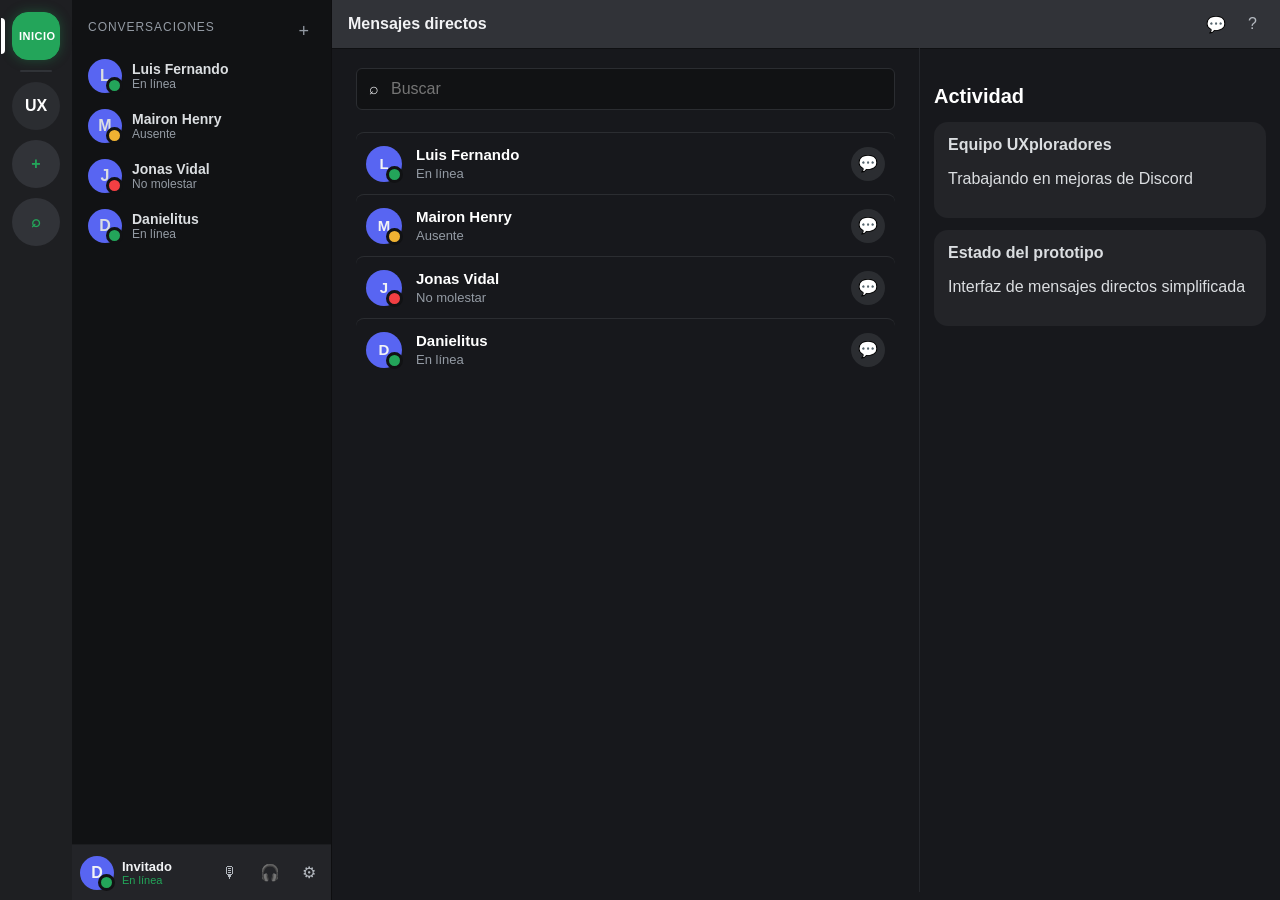
==== index.html @ 22e08fb8 "Mejorar consistencia entre pantallas" ====
<!DOCTYPE html>
<html lang="es">
<head>
  <meta charset="UTF-8" />
  <meta name="viewport" content="width=device-width, initial-scale=1.0" />
  <title>Discord UX Prototype - Home</title>
  <link rel="stylesheet" href="css/base.css" />
  <link rel="stylesheet" href="css/discord-layout.css" />
  <link rel="stylesheet" href="css/components.css" />
</head>
<body>
  <main class="app-shell dm-mode">
    <aside class="server-rail" aria-label="Servidores">
      <button class="server-icon home-icon active" title="Mensajes directos">
        INICIO
      </button>

      <span class="rail-divider"></span>

      <button 
        class="server-icon ux-server" 
        onclick="window.location.href='pages/server-ux.html'"
        title="Servidor UXploradores">
        UX
      </button>

      <button class="server-icon add" data-open-modal="joinServerModal" title="Unirse a servidor">
        +
      </button>

      <button class="server-icon compass" title="Explorar comunidades">
        ⌕
      </button>
    </aside>

    <aside class="guild-sidebar dm-sidebar">
      <section class="direct-messages">
        <div class="dm-section-title">
          <span>Conversaciones</span>
          <button>+</button>
        </div>

        <a class="dm-user" href="pages/mensajes.html">
          <div class="avatar small online">L</div>
          <div>
            <strong>Luis Fernando</strong>
            <span>En línea</span>
          </div>
        </a>

        <a class="dm-user" href="pages/mensajes.html">
          <div class="avatar small idle">M</div>
          <div>
            <strong>Mairon Henry</strong>
            <span>Ausente</span>
          </div>
        </a>

        <a class="dm-user" href="pages/mensajes.html">
          <div class="avatar small dnd">J</div>
          <div>
            <strong>Jonas Vidal</strong>
            <span>No molestar</span>
          </div>
        </a>

        <a class="dm-user" href="pages/mensajes.html">
          <div class="avatar small online">D</div>
          <div>
            <strong>Danielitus</strong>
            <span>En línea</span>
          </div>
        </a>
      </section>

      <footer class="user-panel">
        <div class="avatar small online">D</div>
        <div class="user-meta">
          <strong>Invitado</strong>
          <span>En línea</span>
        </div>
        <button class="icon-button">🎙</button>
        <button class="icon-button">🎧</button>
        <button class="icon-button">⚙</button>
      </footer>
    </aside>

    <section class="content-area friends-area">
      <header class="top-bar friends-topbar">
        <div class="channel-title">
          Mensajes directos
        </div>

        <div class="top-actions">
          <button class="icon-button">💬</button>
          <button class="icon-button">?</button>
        </div>
      </header>

    <main class="friends-content">
      <section class="friends-list-panel">
        <div class="friend-search">
          <span>⌕</span>
          <input type="text" placeholder="Buscar" />
        </div>

        <article class="friend-row">
          <div class="avatar medium online">L</div>
          <div class="friend-info">
            <strong>Luis Fernando</strong>
            <span>En línea</span>
          </div>
          <div class="friend-actions">
            <button>💬</button>
          </div>
        </article>

        <article class="friend-row">
          <div class="avatar medium idle">M</div>
          <div class="friend-info">
            <strong>Mairon Henry</strong>
            <span>Ausente</span>
          </div>
          <div class="friend-actions">
            <button>💬</button>
          </div>
        </article>

        <article class="friend-row">
          <div class="avatar medium dnd">J</div>
          <div class="friend-info">
            <strong>Jonas Vidal</strong>
            <span>No molestar</span>
          </div>
          <div class="friend-actions">
            <button>💬</button>
          </div>
        </article>

        <article class="friend-row">
          <div class="avatar medium online">D</div>
          <div class="friend-info">
            <strong>Danielitus</strong>
            <span>En línea</span>
          </div>
          <div class="friend-actions">
            <button>💬</button>
          </div>
        </article>
      </section>

      <aside class="activity-panel">
        <h2>Actividad</h2>

        <div class="activity-card">
          <strong>Equipo UXploradores</strong>
          <p>Trabajando en mejoras de Discord</p>
        </div>

        <div class="activity-card">
          <strong>Estado del prototipo</strong>
          <p>Interfaz de mensajes directos simplificada</p>
        </div>
      </aside>
    </main>
    </section>
  </main>

  <div class="modal-backdrop hidden" id="joinServerModal">
    <div class="modal-card">
      <button class="modal-close" data-close-modal="joinServerModal">×</button>
      <h2>Unirse a un servidor</h2>
      <p>Busca una comunidad o ingresa un código de invitación.</p>
      <div class="search-box large">
        <span>⌕</span>
        <input placeholder="Ejemplo: Programación IHC" />
      </div>
      <button class="primary-btn full" data-close-modal="joinServerModal">
        Confirmar unión
      </button>
    </div>
  </div>

  <script src="js/main.js"></script>
</body>
</html>
---- css/base.css ----
:root {
  --bg-900: #1e1f22;
  --bg-850: #232428;
  --bg-800: #2b2d31;
  --bg-700: #313338;
  --bg-600: #383a40;
  --text: #f2f3f5;
  --muted: #b5bac1;
  --soft: #949ba4;
  --brand: #5865f2;
  --brand-hover: #4752c4;
  --green: #23a559;
  --danger: #da373c;
  --yellow: #f0b232;
  --pink: #eb459e;
  --border: rgba(255, 255, 255, 0.08);
  --shadow: 0 18px 50px rgba(0, 0, 0, 0.35);
  --radius: 16px;
}

* {
  box-sizing: border-box;
}

html,
body {
  height: 100%;
  margin: 0;
}

body {
  font-family: Inter, Arial, Helvetica, sans-serif;
  background: var(--bg-900);
  color: var(--text);
  overflow: hidden;
}

a {
  color: inherit;
  text-decoration: none;
}

button,
input {
  font: inherit;
}

button {
  cursor: pointer;
  border: 0;
}

.hidden {
  display: none !important;
}

.muted {
  opacity: 0.55;
}

.full {
  width: 100%;
}
---- css/discord-layout.css ----
.app-shell {
  height: 100vh;
  display: grid;
  grid-template-columns: 72px 260px minmax(520px, 1fr) 240px;
  background: var(--bg-800);
}

.server-rail {
  background: var(--bg-900);
  padding: 12px 0;
  display: flex;
  flex-direction: column;
  align-items: center;
  gap: 10px;
}

.server-icon {
  width: 48px;
  height: 48px;
  border-radius: 50%;
  background: var(--bg-700);
  color: var(--text);
  font-weight: 800;
  display: grid;
  place-items: center;
  transition: 0.16s;
  position: relative;
  cursor: pointer;
}

.server-icon:hover,
.server-icon.active {
  border-radius: 16px;
  background: var(--brand);
}

.server-icon.active:before {
  content: "";
  position: absolute;
  left: -12px;
  width: 4px;
  height: 36px;
  border-radius: 0 6px 6px 0;
  background: #fff;
}

.server-icon.add,
.server-icon.compass {
  color: var(--green);
}

.server-icon.add:hover,
.server-icon.compass:hover {
  background: var(--green);
  color: #fff;
}

.server-icon.home-icon {
  font-size: 11px;
  font-weight: 700;
  letter-spacing: 0.5px;
  background: rgba(255, 255, 255, 0.08);
  border: 1px solid rgba(255, 255, 255, 0.12);
  color: rgba(255, 255, 255, 0.65);
  transition: all 0.2s ease;
}

.server-icon.home-icon:hover {
  background: rgba(255, 255, 255, 0.12);
  color: #fff;
  border-color: rgba(255, 255, 255, 0.18);
}

.server-icon.home-icon.active {
  background: #23a55a;
  color: #fff;
  border: 1px solid #23a55a;
  box-shadow: 0 0 12px rgba(35, 165, 90, 0.35);
}

.rail-divider {
  width: 32px;
  height: 2px;
  background: var(--bg-700);
  border-radius: 4px;
}

.guild-sidebar {
  background: var(--bg-800);
  display: flex;
  flex-direction: column;
  min-width: 0;
  border-right: 1px solid rgba(0, 0, 0, 0.2);
}

.guild-header {
  height: 48px;
  padding: 0 14px;
  display: flex;
  align-items: center;
  justify-content: space-between;
  box-shadow: 0 1px 0 rgba(0, 0, 0, 0.35);
}

.guild-header h1 {
  font-size: 15px;
  margin: 0;
  font-weight: 500;
}

.icon-button {
  background: transparent;
  color: var(--muted);
  border-radius: 8px;
  padding: 7px;
  transition: 0.16s;
}

.icon-button:hover {
  background: var(--bg-600);
  color: #fff;
}

.channel-list {
  padding: 0 8px;
  overflow: auto;
  flex: 1;
}

.channel-group {
  margin: 16px 8px 4px;
}

.channel-group h4 {
  font-size: 11px;
  color: var(--soft);
  text-transform: uppercase;
  font-weight: 800;
  margin: 0 0 8px 0;
  letter-spacing: 0.08em;
}

.channel {
  display: flex;
  gap: 8px;
  align-items: center;
  color: var(--muted);
  padding: 8px 10px;
  border-radius: 8px;
  margin: 1px 0;
  font-size: 15px;
  font-weight: 400;
  transition: 0.16s;
  cursor: pointer;
  background: transparent;
  border: none;
  width: 100%;
  text-align: left;
}

.channel:hover,
.channel.active {
  background: var(--bg-600);
  color: #fff;
}

.user-panel {
  height: 56px;
  background: #232428;
  display: flex;
  align-items: center;
  gap: 8px;
  padding: 8px;
  margin-top: auto;
  border-top: 1px solid rgba(0, 0, 0, 0.2);
}

.user-meta {
  display: flex;
  flex-direction: column;
  min-width: 0;
  flex: 1;
}

.user-meta strong {
  font-size: 13px;
}

.user-meta span {
  font-size: 11px;
  color: var(--green);
}

.content-area {
  display: flex;
  flex-direction: column;
  background: var(--bg-700);
  min-width: 0;
}

.top-bar {
  height: 48px;
  display: flex;
  align-items: center;
  gap: 14px;
  padding: 0 16px;
  box-shadow: 0 1px 0 rgba(0, 0, 0, 0.35);
  background: var(--bg-700);
}

.channel-title {
  font-weight: 800;
  display: flex;
  gap: 8px;
}

.top-bar p {
  margin: 0;
  color: var(--muted);
  font-size: 13px;
}

.top-actions {
  margin-left: auto;
  display: flex;
  align-items: center;
  gap: 8px;
}

.discord-home {
  padding: 24px;
  overflow: auto;
  flex: 1;
}


.members-panel {
  background: #232428;
  padding: 18px 10px;
  overflow: auto;
  border-left: 1px solid rgba(0, 0, 0, 0.2);
}

.members-panel h3 {
  font-size: 11px;
  color: var(--soft);
  padding: 0 8px;
  margin: 10px 0;
  text-transform: uppercase;
  letter-spacing: 0.08em;
}

.member {
  display: flex;
  gap: 10px;
  align-items: center;
  padding: 8px;
  border-radius: 8px;
  color: var(--muted);
  font-size: 14px;
  transition: 0.16s;
  cursor: pointer;
}

.member:hover {
  background: var(--bg-600);
  color: #fff;
}

.green-dot {
  box-shadow: inset -7px -7px 0 -4px var(--green);
}

.discord-logo {
  background: var(--brand);
  color: #fff;
  font-weight: 800;
  display: grid;
  place-items: center;
  cursor: pointer;
  transition: 0.16s;
}

.discord-logo:hover {
  border-radius: 16px;
  background: #4752c4;
}

.dm-mode {
  grid-template-columns: 72px 260px minmax(0, 1fr);
}

.dm-sidebar {
  background: #111214;
  display: flex;
  flex-direction: column;
  height: 100vh;
}

.direct-messages {
  padding: 12px 8px;
  flex: 1;
  overflow-y: auto;
}

.dm-section-title {
  display: flex;
  justify-content: space-between;
  color: #949ba4;
  font-size: 12px;
  text-transform: uppercase;
  padding: 8px 8px;
  letter-spacing: 0.08em;
}

.dm-section-title button {
  background: transparent;
  border: 0;
  color: #949ba4;
  font-size: 18px;
  cursor: pointer;
  transition: 0.16s;
}

.dm-user {
  display: flex;
  gap: 10px;
  align-items: center;
  padding: 8px;
  border-radius: 6px;
  text-decoration: none;
  color: #dbdee1;
  transition: 0.16s;
  cursor: pointer;
}

.dm-user:hover {
  background: #2b2d31;
}

.dm-user div:last-child {
  display: flex;
  flex-direction: column;
}

.dm-user strong {
  font-size: 14px;
}

.dm-user span {
  color: #949ba4;
  font-size: 12px;
}

.friends-area {
  background: #17181c;
}

.friends-topbar {
  gap: 18px;
}

.friends-content {
  display: grid;
  grid-template-columns: minmax(0, 1fr) 360px;
  height: calc(100vh - 56px);
}

.friends-list-panel {
  padding: 20px 24px;
  overflow-y: auto;
  border-right: 1px solid #25272c;
}

.friend-search {
  height: 42px;
  display: flex;
  align-items: center;
  gap: 10px;
  background: #111214;
  border: 1px solid #2b2d31;
  border-radius: 6px;
  padding: 0 12px;
  margin-bottom: 22px;
}

.friend-search input {
  flex: 1;
  background: transparent;
  border: 0;
  color: #dbdee1;
  outline: none;
}

.friends-list-panel h3 {
  color: #fff;
  font-size: 13px;
  margin-bottom: 10px;
}

.friend-row {
  height: 62px;
  display: flex;
  align-items: center;
  gap: 14px;
  border-top: 1px solid #2b2d31;
  padding: 0 10px;
  border-radius: 8px;
}

.friend-row:hover {
  background: #2b2d31;
}

.friend-info {
  display: flex;
  flex-direction: column;
  gap: 3px;
}

.friend-info strong {
  color: #fff;
  font-size: 15px;
}

.friend-info span {
  color: #949ba4;
  font-size: 13px;
}

.friend-actions {
  margin-left: auto;
  display: flex;
  gap: 10px;
}

.friend-actions button {
  width: 34px;
  height: 34px;
  border-radius: 50%;
  border: 0;
  background: #2b2d31;
  color: #b5bac1;
  cursor: pointer;
}

.activity-panel {
  padding: 20px 14px;
  overflow-y: auto;
}

.activity-panel h2 {
  font-size: 20px;
  color: #fff;
  margin-bottom: 14px;
}

.activity-card {
  background: #232428;
  border-radius: 14px;
  padding: 14px;
  margin-bottom: 12px;
  color: #dbdee1;
}

.ux-server {
  background: #2b2d31;
  color: #fff;
}
---- css/components.css ----
.search-box {
  height: 38px;
  background: var(--bg-900);
  border-radius: 10px;
  display: flex;
  align-items: center;
  gap: 8px;
  padding: 0 11px;
  border: 1px solid var(--border);
}

.search-box input {
  background: transparent;
  border: 0;
  outline: 0;
  color: var(--text);
  width: 100%;
}

.search-box.large {
  height: 46px;
  margin: 18px 0;
}

.hero-panel {
  display: grid;
  grid-template-columns: 1fr 280px;
  gap: 18px;
  background: linear-gradient(135deg, #404eed, #23272a 65%);
  border-radius: 24px;
  padding: 34px;
  border: 1px solid var(--border);
  box-shadow: var(--shadow);
}

.hero-panel h2 {
  font-size: 34px;
  margin: 10px 0;
}

.hero-panel p {
  color: #dfe3ff;
  line-height: 1.55;
  max-width: 680px;
}

.badge {
  background: rgba(255, 255, 255, 0.14);
  border: 1px solid rgba(255, 255, 255, 0.2);
  border-radius: 999px;
  padding: 6px 10px;
  font-size: 12px;
  font-weight: 800;
}

.hero-actions {
  display: flex;
  gap: 12px;
  margin-top: 20px;
}

.primary-btn,
.secondary-btn,
.join-btn {
  border-radius: 10px;
  padding: 10px 14px;
  font-weight: 800;
}

.primary-btn {
  background: var(--brand);
  color: #fff;
}

.primary-btn:hover {
  background: var(--brand-hover);
}

.secondary-btn {
  background: rgba(255, 255, 255, 0.12);
  color: #fff;
}

.join-btn {
  background: var(--green);
  color: #fff;
  margin-left: auto;
}

.modal-backdrop {
  position: fixed;
  inset: 0;
  background: rgba(0, 0, 0, 0.65);
  display: grid;
  place-items: center;
  z-index: 10;
}

.modal-card {
  width: min(480px, 92vw);
  background: var(--bg-800);
  border-radius: 20px;
  padding: 24px;
  border: 1px solid var(--border);
  box-shadow: var(--shadow);
  position: relative;
}

.modal-card h2 {
  margin-top: 0;
}

.modal-card p {
  color: var(--muted);
  line-height: 1.5;
}

.modal-close {
  position: absolute;
  right: 14px;
  top: 12px;
  background: transparent;
  color: var(--muted);
  font-size: 26px;
}

.avatar {
  position: relative;
  border-radius: 50%;
  background: var(--brand);
  display: grid;
  place-items: center;
  font-weight: 800;
}

.avatar.small {
  width: 34px;
  height: 34px;
}

.avatar.tiny {
  width: 30px;
  height: 30px;
}

.avatar.medium {
  width: 36px;
  height: 36px;
  font-size: 15px;
}

.avatar.online::after,
.avatar.idle::after,
.avatar.dnd::after,
.avatar.offline::after {
  content: "";
  position: absolute;
  right: -1px;
  bottom: -1px;
  width: 11px;
  height: 11px;
  border: 3px solid #111214;
  border-radius: 50%;
}

.avatar.online::after {
  background: #23a55a;
}

.avatar.idle::after {
  background: #f0b232;
}

.avatar.dnd::after {
  background: #f23f43;
}

.avatar.offline::after {
  background: #80848e;
}

@media (max-width: 1050px) {
  .app-shell {
    grid-template-columns: 72px 240px 1fr;
  }

  .members-panel {
    display: none;
  }

  .hero-panel {
    grid-template-columns: 1fr;
  }
}
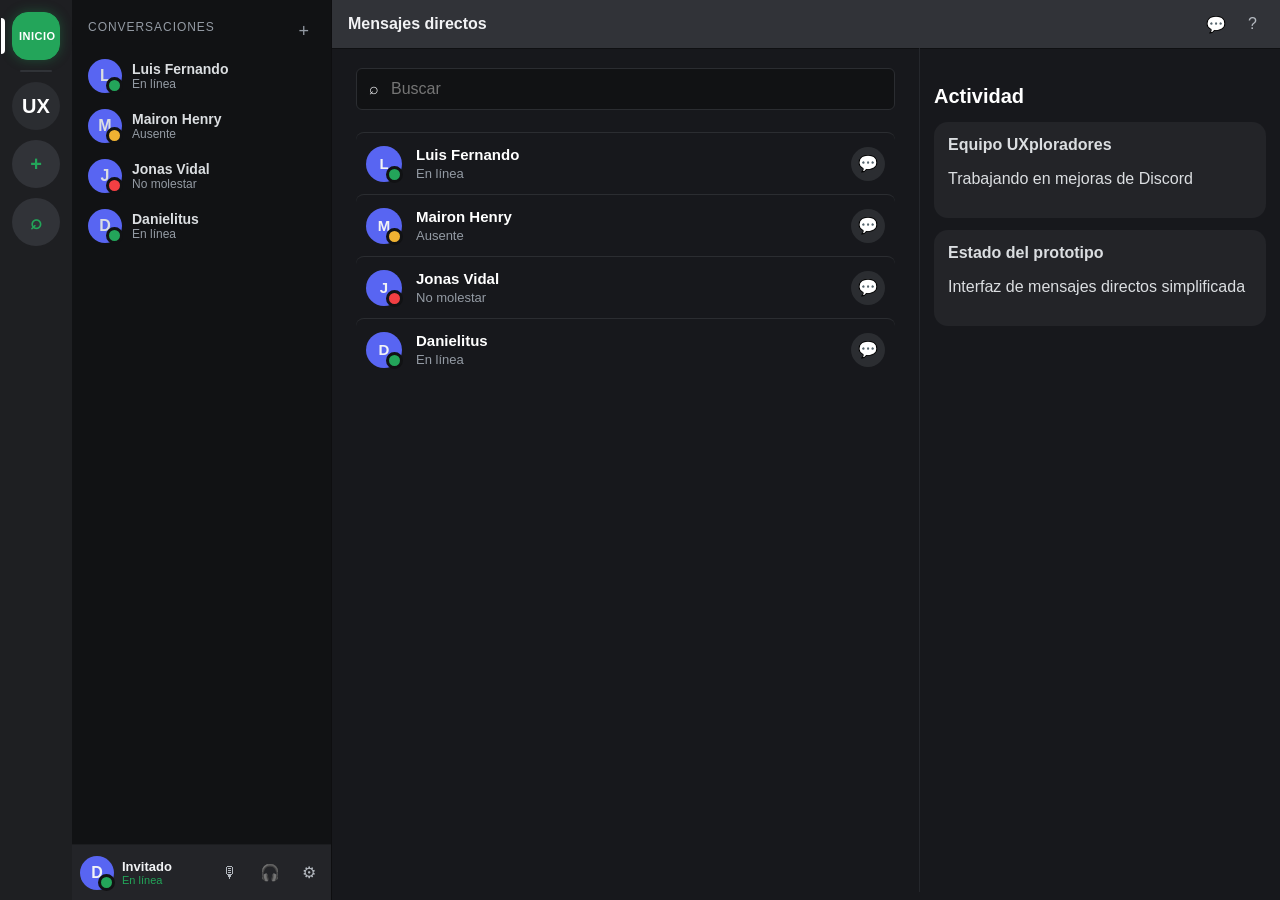
==== commit 06032ac2: "Agregar modal para crear servidores simulados" ====
--- a/index.html
+++ b/index.html
@@ -24,7 +24,7 @@
         UX
       </button>
 
-      <button class="server-icon add" data-open-modal="joinServerModal" title="Unirse a servidor">
+      <button class="server-icon add" data-open-modal="createServerModal" title="Crear servidor">
         +
       </button>
 
@@ -181,6 +181,18 @@
     </div>
   </div>
 
+  <div class="modal-backdrop hidden" id="createServerModal">
+    <div class="modal-card">
+      <button class="modal-close" data-close-modal="createServerModal">×</button>
+      <h2>Crear nuevo servidor</h2>
+      <p>Dale un nombre a tu nuevo servidor</p>
+      <div class="search-box large">
+        <input type="text" id="serverNameInput" placeholder="Mi Servidor" />
+      </div>
+      <button class="primary-btn full" onclick="createServer()">Crear</button>
+    </div>
+  </div>
+
   <script src="js/main.js"></script>
 </body>
 </html>
--- a/css/discord-layout.css
+++ b/css/discord-layout.css
@@ -21,6 +21,7 @@
   background: var(--bg-700);
   color: var(--text);
   font-weight: 800;
+  font-size: 20px;
   display: grid;
   place-items: center;
   transition: 0.16s;
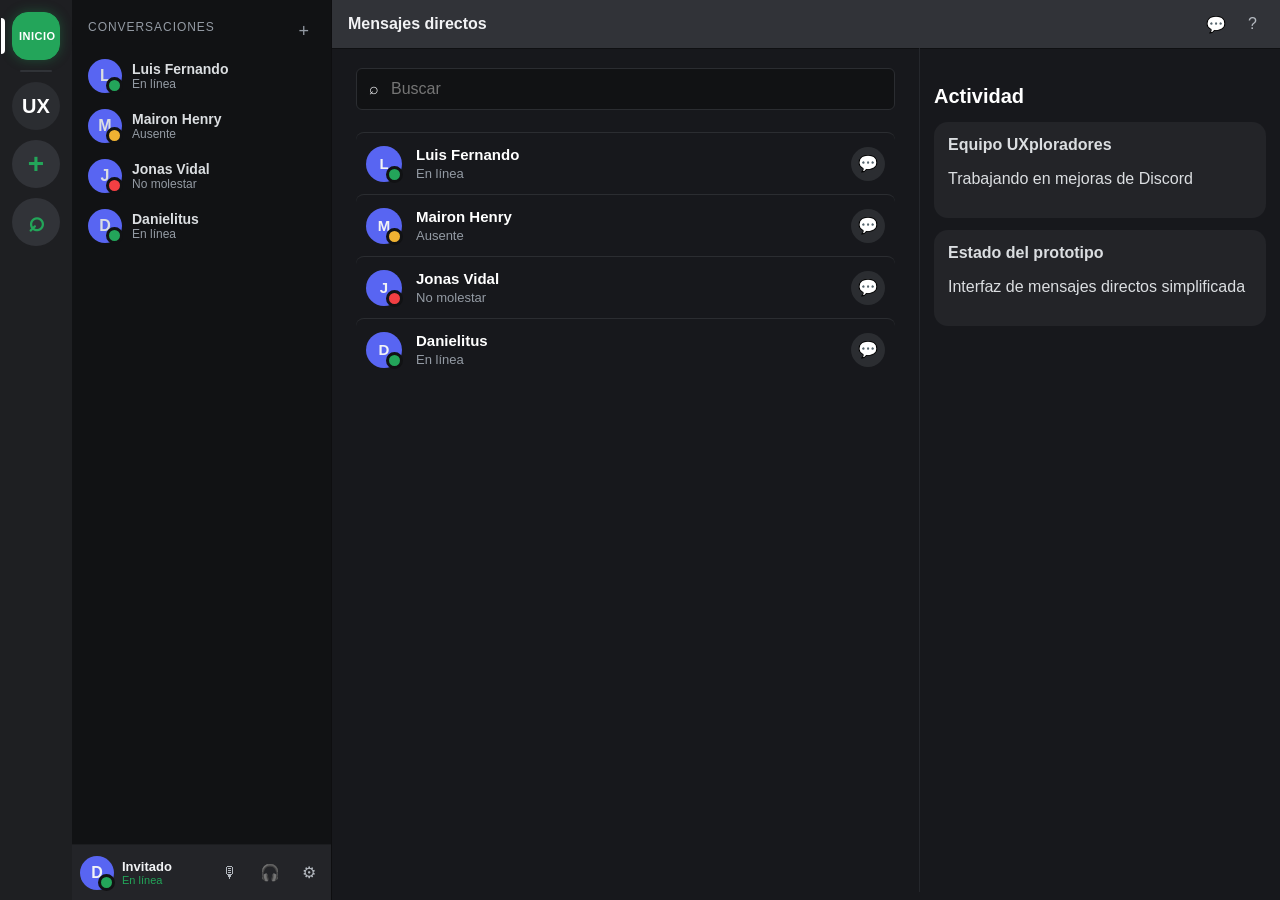
==== commit 6420e427: "Corregir bugs visuales" ====
--- a/index.html
+++ b/index.html
@@ -11,7 +11,7 @@
 <body>
   <main class="app-shell dm-mode">
     <aside class="server-rail" aria-label="Servidores">
-      <button class="server-icon home-icon active" title="Mensajes directos">
+      <button class="server-icon home-icon active" aria-label="Mensajes directos">
         INICIO
       </button>
 
@@ -20,15 +20,15 @@
       <button 
         class="server-icon ux-server" 
         onclick="window.location.href='pages/server-ux.html'"
-        title="Servidor UXploradores">
+        aria-label="Servidor UXploradores">
         UX
       </button>
 
-      <button class="server-icon add" data-open-modal="createServerModal" title="Crear servidor">
+      <button class="server-icon add" data-open-modal="createServerModal" aria-label="Crear servidor">
         +
       </button>
 
-      <button class="server-icon compass" title="Explorar comunidades">
+      <button class="server-icon compass" aria-label="Buscar servidor">
         ⌕
       </button>
     </aside>
@@ -194,5 +194,13 @@
   </div>
 
   <script src="js/main.js"></script>
+
+  <div class="search-servers hidden" id="searchServersModal">
+    <div class="search-servers-card">
+      <h2>Buscar Servidores</h2>
+      <input type="text" id="searchInput" placeholder="Escribe el nombre del servidor..." />
+      <div class="servers-list" id="serversList"></div>
+    </div>
+  </div>
 </body>
 </html>
--- a/css/discord-layout.css
+++ b/css/discord-layout.css
@@ -48,6 +48,11 @@
 .server-icon.add,
 .server-icon.compass {
   color: var(--green);
+  font-size: 28px;
+}
+
+.server-icon.compass {
+  line-height: 0.7;
 }
 
 .server-icon.add:hover,
--- a/css/components.css
+++ b/css/components.css
@@ -179,6 +179,140 @@
   background: #80848e;
 }
 
+.search-servers {
+  position: fixed;
+  inset: 0;
+  background: rgba(0, 0, 0, 0.65);
+  display: grid;
+  place-items: center;
+  z-index: 10;
+}
+
+.search-servers.hidden {
+  display: none;
+}
+
+.search-servers-card {
+  width: min(600px, 90vw);
+  background: var(--bg-800);
+  border-radius: 20px;
+  padding: 24px;
+  border: 1px solid var(--border);
+  box-shadow: var(--shadow);
+}
+
+.search-servers-card h2 {
+  margin-top: 0;
+  margin-bottom: 16px;
+}
+
+.search-servers-card input {
+  width: 100%;
+  height: 46px;
+  background: var(--bg-900);
+  border: 1px solid var(--border);
+  border-radius: 10px;
+  color: var(--text);
+  padding: 0 12px;
+  font-size: 16px;
+  margin-bottom: 16px;
+}
+
+.search-servers-card input::placeholder {
+  color: var(--muted);
+}
+
+.servers-list {
+  max-height: 400px;
+  overflow-y: auto;
+}
+
+.server-item {
+  display: flex;
+  align-items: center;
+  justify-content: space-between;
+  gap: 12px;
+  padding: 12px;
+  background: var(--bg-700);
+  border-radius: 10px;
+  margin-bottom: 8px;
+  transition: 0.16s;
+}
+
+.server-item:hover {
+  background: var(--bg-600);
+}
+
+.server-item-icon {
+  width: 40px;
+  height: 40px;
+  border-radius: 50%;
+  background: var(--brand);
+  display: grid;
+  place-items: center;
+  font-weight: 800;
+  color: #fff;
+}
+
+.server-item-name {
+  flex: 1;
+  color: var(--text);
+}
+
+.server-join-btn {
+  background: var(--brand);
+  color: #fff;
+  border: none;
+  border-radius: 6px;
+  padding: 6px 12px;
+  font-size: 13px;
+  font-weight: 600;
+  cursor: pointer;
+  transition: 0.16s;
+}
+
+.server-join-btn:hover {
+  background: #4c52c4;
+}
+
+.server-join-btn:active {
+  transform: scale(0.98);
+}
+
+.server-icon[aria-label]::after {
+  content: attr(aria-label);
+  position: absolute;
+  left: 100%;
+  top: 50%;
+  transform: translateY(-50%);
+  margin-left: 12px;
+  background: var(--bg-800);
+  color: var(--text);
+  padding: 10px 14px;
+  border-radius: 6px;
+  font-size: 13px;
+  font-weight: 500;
+  white-space: nowrap;
+  pointer-events: none;
+  opacity: 0;
+  visibility: hidden;
+  transition: opacity 0.2s, visibility 0.2s;
+  z-index: 100;
+  border: 1px solid var(--brand);
+  box-shadow: 0 4px 12px rgba(0, 0, 0, 0.4);
+}
+
+.server-icon[aria-label]:hover::after {
+  opacity: 1;
+  visibility: visible;
+}
+
+.servers-empty {
+  color: var(--muted);
+  text-align: center;
+  padding: 24px;
+}
+
 @media (max-width: 1050px) {
   .app-shell {
     grid-template-columns: 72px 240px 1fr;
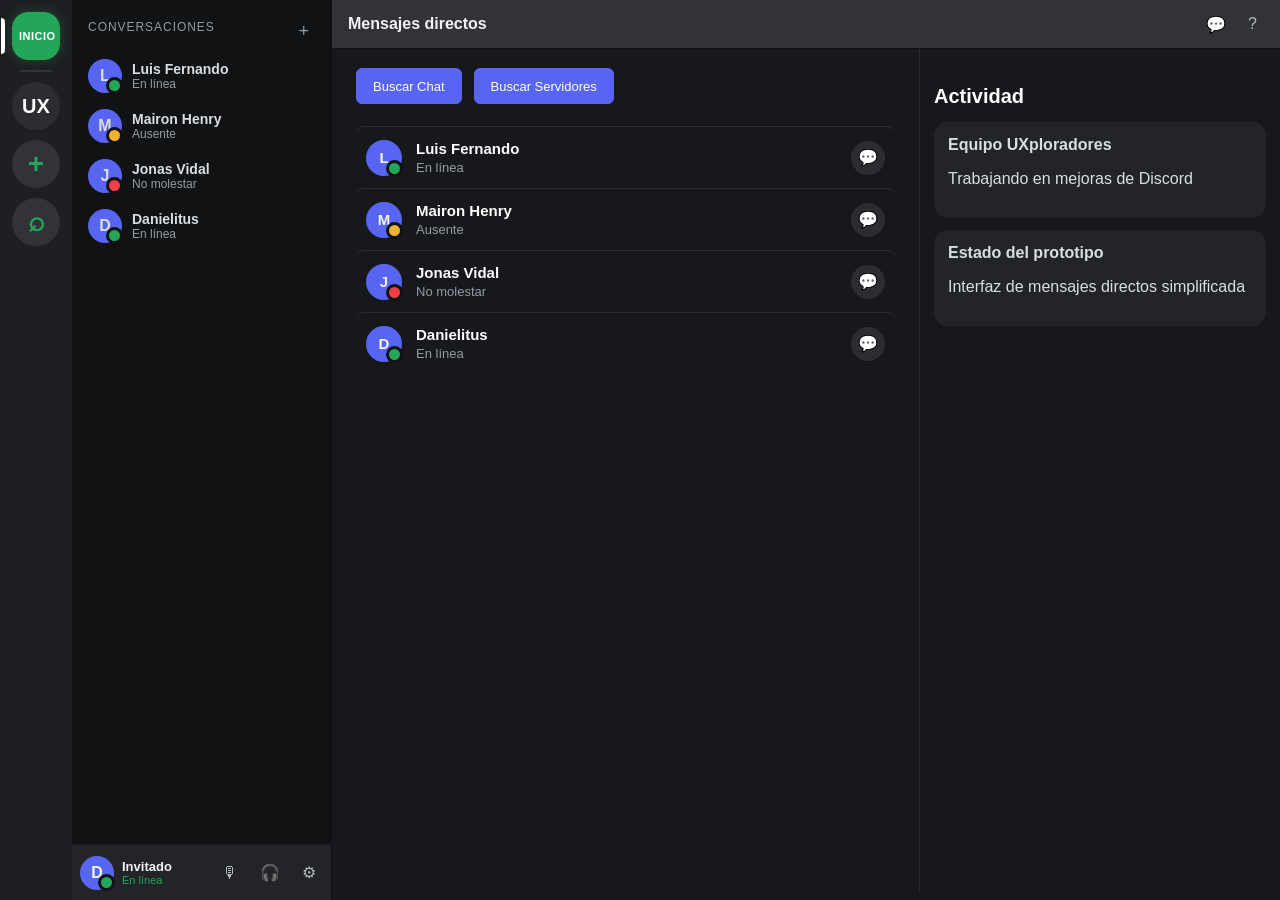
==== commit 8bbe18db: "Corregir escenario 1" ====
--- a/index.html
+++ b/index.html
@@ -99,9 +99,13 @@
 
     <main class="friends-content">
       <section class="friends-list-panel">
-        <div class="friend-search">
-          <span>⌕</span>
-          <input type="text" placeholder="Buscar" />
+        <div class="search-buttons">
+          <button class="search-btn btn-search-chat">
+            Buscar Chat
+          </button>
+          <button class="search-btn btn-search-servers">
+            Buscar Servidores
+          </button>
         </div>
 
         <article class="friend-row">
--- a/css/discord-layout.css
+++ b/css/discord-layout.css
@@ -378,24 +378,38 @@
   border-right: 1px solid #25272c;
 }
 
-.friend-search {
-  height: 42px;
-  display: flex;
-  align-items: center;
-  gap: 10px;
-  background: #111214;
-  border: 1px solid #2b2d31;
+.search-buttons {
+  display: flex;
+  flex-direction: row;
+  gap: 12px;
+  margin-bottom: 22px;
+}
+
+.search-btn {
+  height: 36px;
+  display: inline-flex;
+  width: max-content;
+  align-items: center;
+  justify-content: center;
+  gap: 8px;
+  background: #5865f2;
+  border: 1px solid #5865f2;
   border-radius: 6px;
-  padding: 0 12px;
-  margin-bottom: 22px;
-}
-
-.friend-search input {
-  flex: 1;
-  background: transparent;
-  border: 0;
-  color: #dbdee1;
-  outline: none;
+  color: #ffffff;
+  font-size: 13px;
+  font-weight: 500;
+  cursor: pointer;
+  transition: all 0.2s ease;
+  padding: 0 16px;
+}
+
+.search-btn:hover {
+  background: #4752c4;
+  border-color: #4752c4;
+}
+
+.search-btn:active {
+  transform: scale(0.98);
 }
 
 .friends-list-panel h3 {
--- a/css/components.css
+++ b/css/components.css
@@ -179,150 +179,1057 @@
   background: #80848e;
 }
 
-.search-servers {
-  position: fixed;
-  inset: 0;
-  background: rgba(0, 0, 0, 0.65);
-  display: grid;
-  place-items: center;
-  z-index: 10;
-}
-
-.search-servers.hidden {
-  display: none;
-}
-
-.search-servers-card {
-  width: min(600px, 90vw);
+@media (max-width: 1050px) {
+  .app-shell {
+    grid-template-columns: 72px 240px 1fr;
+  }
+
+  .members-panel {
+    display: none;
+  }
+
+  .hero-panel {
+    grid-template-columns: 1fr;
+  }
+}
+
+/* ============================================
+   Escenario 4 — Panel de notificaciones
+   ============================================ */
+.settings-panel {
   background: var(--bg-800);
+  border: 1px solid var(--border);
   border-radius: 20px;
-  padding: 24px;
-  border: 1px solid var(--border);
+  padding: 26px 28px;
+  margin-top: 18px;
   box-shadow: var(--shadow);
 }
 
-.search-servers-card h2 {
-  margin-top: 0;
-  margin-bottom: 16px;
-}
-
-.search-servers-card input {
-  width: 100%;
-  height: 46px;
-  background: var(--bg-900);
-  border: 1px solid var(--border);
-  border-radius: 10px;
-  color: var(--text);
-  padding: 0 12px;
-  font-size: 16px;
-  margin-bottom: 16px;
-}
-
-.search-servers-card input::placeholder {
-  color: var(--muted);
-}
-
-.servers-list {
-  max-height: 400px;
-  overflow-y: auto;
-}
-
-.server-item {
+.settings-panel h3 {
+  margin: 0 0 6px;
+  font-size: 18px;
+}
+
+.settings-help {
+  color: var(--muted);
+  margin: 0 0 18px;
+  font-size: 14px;
+  line-height: 1.5;
+}
+
+.switch-list {
+  list-style: none;
+  padding: 0;
+  margin: 0;
+  display: flex;
+  flex-direction: column;
+  gap: 4px;
+}
+
+.switch-row {
   display: flex;
   align-items: center;
   justify-content: space-between;
+  gap: 16px;
+  padding: 14px 4px;
+  border-bottom: 1px solid var(--border);
+}
+
+.switch-row:last-child {
+  border-bottom: 0;
+}
+
+.switch-info strong {
+  display: block;
+  font-size: 15px;
+  margin-bottom: 2px;
+}
+
+.switch-info span {
+  color: var(--muted);
+  font-size: 13px;
+}
+
+/* Switch tipo toggle (estilo Discord) */
+.switch {
+  position: relative;
+  display: inline-block;
+  width: 44px;
+  height: 24px;
+  flex-shrink: 0;
+}
+
+.switch input {
+  opacity: 0;
+  width: 0;
+  height: 0;
+}
+
+.switch .slider {
+  position: absolute;
+  cursor: pointer;
+  inset: 0;
+  background: var(--bg-600);
+  border-radius: 999px;
+  transition: 0.18s;
+}
+
+.switch .slider::before {
+  content: "";
+  position: absolute;
+  height: 18px;
+  width: 18px;
+  left: 3px;
+  top: 3px;
+  background: #fff;
+  border-radius: 50%;
+  transition: 0.18s;
+}
+
+.switch input:checked + .slider {
+  background: var(--green);
+}
+
+.switch input:checked + .slider::before {
+  transform: translateX(20px);
+}
+
+.settings-actions {
+  display: flex;
+  justify-content: flex-end;
   gap: 12px;
-  padding: 12px;
-  background: var(--bg-700);
+  margin-top: 22px;
+}
+
+/* ============================================
+   Toast flotante de confirmación
+   ============================================ */
+.toast {
+  position: fixed;
+  bottom: 28px;
+  left: 50%;
+  transform: translateX(-50%) translateY(12px);
+  background: var(--bg-900);
+  color: var(--text);
+  border: 1px solid var(--border);
+  border-left: 3px solid var(--green);
+  padding: 12px 18px;
   border-radius: 10px;
-  margin-bottom: 8px;
-  transition: 0.16s;
-}
-
-.server-item:hover {
+  box-shadow: var(--shadow);
+  font-size: 14px;
+  font-weight: 600;
+  opacity: 0;
+  pointer-events: none;
+  transition: opacity 0.2s ease, transform 0.2s ease;
+  z-index: 50;
+}
+
+.toast.show {
+  opacity: 1;
+  transform: translateX(-50%) translateY(0);
+}
+
+.toast.hidden {
+  display: none !important;
+}
+
+/* ============================================
+   Indicador en la barra lateral cuando estás conectado
+   ============================================ */
+@keyframes pulseDot {
+  0%, 100% { box-shadow: 0 0 0 3px rgba(35, 165, 89, 0.18); }
+  50%      { box-shadow: 0 0 0 6px rgba(35, 165, 89, 0.05); }
+}
+
+@keyframes msgIn {
+  from { opacity: 0; transform: translateY(4px); }
+  to   { opacity: 1; transform: translateY(0); }
+}
+
+/* Indicador en la barra lateral cuando estás conectado */
+.channel.in-voice::after {
+  content: "●";
+  margin-left: auto;
+  color: var(--green);
+  font-size: 10px;
+  animation: pulseDot 1.6s ease-in-out infinite;
+}
+
+/* Lista de usuarios conectados al canal de voz, dentro del sidebar */
+.sidebar-voice-members {
+  list-style: none;
+  padding: 4px 0 8px 24px;
+  margin: 0;
+  display: flex;
+  flex-direction: column;
+  gap: 2px;
+}
+
+.sidebar-voice-member {
+  display: flex;
+  align-items: center;
+  gap: 8px;
+  padding: 4px 8px;
+  border-radius: 6px;
+  font-size: 13px;
+  color: var(--muted);
+  cursor: default;
+  transition: background 0.12s, color 0.12s;
+  animation: msgIn 0.2s ease;
+}
+
+.sidebar-voice-member:hover {
+  background: var(--bg-700);
+  color: var(--text);
+}
+
+.sidebar-voice-member.is-you {
+  color: #a8b1ff;
+  font-weight: 600;
+}
+
+.sidebar-voice-member .avatar {
+  width: 22px;
+  height: 22px;
+  font-size: 10px;
+}
+
+.sidebar-voice-member .avatar::after {
+  width: 8px;
+  height: 8px;
+  border-width: 2px;
+}
+
+.sidebar-voice-member-name {
+  flex: 1;
+  white-space: nowrap;
+  overflow: hidden;
+  text-overflow: ellipsis;
+}
+
+.sidebar-voice-mic {
+  font-size: 11px;
+  opacity: 0.6;
+}
+
+/* ============================================
+   Chat simulado del canal de voz
+   ============================================ */
+.chat-panel {
+  background: var(--bg-800);
+  border: 1px solid var(--border);
+  border-radius: 20px;
+  padding: 22px 24px;
+  margin-top: 18px;
+  box-shadow: var(--shadow);
+  animation: voicePanelIn 0.3s ease;
+  display: flex;
+  flex-direction: column;
+}
+
+.chat-panel-header {
+  display: flex;
+  flex-direction: column;
+  gap: 2px;
+  padding-bottom: 14px;
+  border-bottom: 1px solid var(--border);
+  margin-bottom: 14px;
+}
+
+.chat-panel-header strong {
+  font-size: 15px;
+}
+
+.chat-panel-sub {
+  color: var(--muted);
+  font-size: 12px;
+}
+
+.chat-messages {
+  list-style: none;
+  padding: 4px 2px;
+  margin: 0;
+  display: flex;
+  flex-direction: column;
+  gap: 14px;
+  max-height: 320px;
+  overflow-y: auto;
+}
+
+/* Scrollbar estilo Discord */
+.chat-messages::-webkit-scrollbar {
+  width: 8px;
+}
+.chat-messages::-webkit-scrollbar-thumb {
   background: var(--bg-600);
-}
-
-.server-item-icon {
-  width: 40px;
-  height: 40px;
-  border-radius: 50%;
-  background: var(--brand);
-  display: grid;
-  place-items: center;
-  font-weight: 800;
-  color: #fff;
-}
-
-.server-item-name {
+  border-radius: 4px;
+}
+.chat-messages::-webkit-scrollbar-track {
+  background: transparent;
+}
+
+.chat-message {
+  display: grid;
+  grid-template-columns: 38px 1fr;
+  gap: 12px;
+  align-items: flex-start;
+  animation: msgIn 0.25s ease;
+}
+
+@keyframes msgIn {
+  from { opacity: 0; transform: translateY(4px); }
+  to   { opacity: 1; transform: translateY(0); }
+}
+
+.chat-message .avatar {
+  width: 38px;
+  height: 38px;
+  font-size: 14px;
+}
+
+.chat-message-body {
+  min-width: 0;
+}
+
+.chat-message-head {
+  display: flex;
+  align-items: baseline;
+  gap: 8px;
+  margin-bottom: 3px;
+}
+
+.chat-message-name {
+  font-weight: 700;
+  font-size: 14px;
+  color: var(--text);
+}
+
+.chat-message.is-you .chat-message-name {
+  color: #a8b1ff;
+}
+
+.chat-message-time {
+  color: var(--soft);
+  font-size: 11px;
+}
+
+.chat-message-text {
+  color: var(--muted);
+  font-size: 14px;
+  line-height: 1.45;
+  word-wrap: break-word;
+}
+
+/* Input para enviar mensajes */
+.chat-input-row {
+  display: flex;
+  align-items: center;
+  gap: 8px;
+  margin-top: 14px;
+  padding: 10px 14px;
+  background: var(--bg-700);
+  border-radius: 10px;
+  border: 1px solid var(--border);
+}
+
+.chat-input {
   flex: 1;
+  background: transparent;
+  border: 0;
+  outline: 0;
   color: var(--text);
-}
-
-.server-join-btn {
+  font-size: 14px;
+}
+
+.chat-input::placeholder {
+  color: var(--soft);
+}
+
+.chat-send-btn {
   background: var(--brand);
   color: #fff;
-  border: none;
-  border-radius: 6px;
+  width: 32px;
+  height: 32px;
+  border-radius: 50%;
+  display: grid;
+  place-items: center;
+  font-size: 14px;
+  transition: 0.15s;
+}
+
+.chat-send-btn:hover {
+  background: var(--brand-hover);
+  transform: translateX(1px);
+}
+
+/* ============================================
+   Mejoras del panel de notificaciones (Escenario 4)
+   ============================================ */
+.settings-header {
+  display: flex;
+  align-items: flex-start;
+  justify-content: space-between;
+  gap: 12px;
+  margin-bottom: 6px;
+}
+
+.settings-block {
+  margin-top: 22px;
+  padding-top: 18px;
+  border-top: 1px solid var(--border);
+}
+
+.settings-block:first-of-type {
+  border-top: 0;
+  padding-top: 0;
+  margin-top: 18px;
+}
+
+.settings-block-title {
+  font-size: 12px;
+  letter-spacing: 0.06em;
+  text-transform: uppercase;
+  color: var(--soft);
+  margin: 0 0 12px;
+  font-weight: 700;
+}
+
+/* Botón fantasma (ghost) para acciones secundarias */
+.ghost-btn {
+  background: transparent;
+  color: var(--muted);
+  border: 1px solid var(--border);
+  border-radius: 8px;
   padding: 6px 12px;
   font-size: 13px;
   font-weight: 600;
   cursor: pointer;
-  transition: 0.16s;
-}
-
-.server-join-btn:hover {
-  background: #4c52c4;
-}
-
-.server-join-btn:active {
-  transform: scale(0.98);
-}
-
-.server-icon[aria-label]::after {
-  content: attr(aria-label);
+  transition: 0.15s;
+}
+.ghost-btn:hover {
+  background: var(--bg-700);
+  color: var(--text);
+}
+
+/* Modo Do Not Disturb — tarjetas radio */
+.dnd-options {
+  display: grid;
+  grid-template-columns: repeat(3, 1fr);
+  gap: 10px;
+}
+
+.dnd-option {
+  cursor: pointer;
+}
+.dnd-option input {
   position: absolute;
-  left: 100%;
-  top: 50%;
-  transform: translateY(-50%);
+  opacity: 0;
+  pointer-events: none;
+}
+.dnd-card {
+  display: flex;
+  flex-direction: column;
+  align-items: center;
+  gap: 4px;
+  padding: 14px 10px;
+  background: var(--bg-700);
+  border: 2px solid transparent;
+  border-radius: 12px;
+  transition: 0.15s;
+  text-align: center;
+}
+.dnd-card .dnd-icon {
+  font-size: 22px;
+  margin-bottom: 4px;
+}
+.dnd-card strong {
+  font-size: 14px;
+}
+.dnd-card small {
+  color: var(--muted);
+  font-size: 11px;
+  line-height: 1.3;
+}
+.dnd-option input:checked + .dnd-card {
+  border-color: var(--brand);
+  background: rgba(88, 101, 242, 0.12);
+}
+.dnd-option:hover .dnd-card {
+  background: var(--bg-600);
+}
+
+/* Switch row con icono y badge */
+.switch-icon {
+  width: 36px;
+  height: 36px;
+  border-radius: 10px;
+  background: var(--bg-700);
+  display: grid;
+  place-items: center;
+  font-size: 16px;
+  flex-shrink: 0;
+  margin-right: 12px;
+}
+
+.silenced-badge {
+  background: var(--danger);
+  color: #fff;
+  font-size: 10px;
+  font-weight: 700;
+  padding: 3px 8px;
+  border-radius: 999px;
+  letter-spacing: 0.04em;
+  text-transform: uppercase;
+  margin-right: 12px;
+  animation: msgIn 0.2s ease;
+}
+
+/* Switch tamaño pequeño (para horario) */
+.switch.small {
+  width: 36px;
+  height: 20px;
+}
+.switch.small .slider::before {
+  height: 14px;
+  width: 14px;
+}
+.switch.small input:checked + .slider::before {
+  transform: translateX(16px);
+}
+
+/* Horario programado */
+.schedule-row {
+  display: flex;
+  align-items: center;
+  gap: 10px;
+  flex-wrap: wrap;
+  padding: 4px 0;
+}
+.schedule-label {
+  font-size: 14px;
+  color: var(--muted);
+}
+.time-input {
+  background: var(--bg-700);
+  color: var(--text);
+  border: 1px solid var(--border);
+  border-radius: 8px;
+  padding: 6px 10px;
+  font-size: 14px;
+  cursor: pointer;
+  transition: 0.15s;
+}
+.time-input:disabled {
+  opacity: 0.4;
+  cursor: not-allowed;
+}
+.time-input:not(:disabled):hover {
+  border-color: var(--brand);
+}
+
+/* Vista previa */
+.preview-card {
+  display: flex;
+  align-items: center;
+  gap: 14px;
+  padding: 14px 16px;
+  background: var(--bg-900);
+  border: 1px solid var(--border);
+  border-left: 3px solid var(--brand);
+  border-radius: 10px;
+  transition: 0.2s;
+}
+.preview-card.is-muted {
+  border-left-color: var(--soft);
+  opacity: 0.55;
+}
+.preview-icon {
+  font-size: 24px;
+  width: 40px;
+  height: 40px;
+  display: grid;
+  place-items: center;
+  background: var(--bg-700);
+  border-radius: 50%;
+  flex-shrink: 0;
+}
+.preview-body {
+  flex: 1;
+  display: flex;
+  flex-direction: column;
+  gap: 2px;
+  min-width: 0;
+}
+.preview-body strong {
+  font-size: 14px;
+}
+.preview-body span {
+  color: var(--muted);
+  font-size: 13px;
+  white-space: nowrap;
+  overflow: hidden;
+  text-overflow: ellipsis;
+}
+
+/* Toast con botón "Deshacer" */
+.toast-action-btn {
+  background: transparent;
+  color: var(--brand);
+  border: 0;
+  font-weight: 700;
   margin-left: 12px;
+  cursor: pointer;
+  font-size: 13px;
+  text-transform: uppercase;
+  letter-spacing: 0.04em;
+}
+.toast-action-btn:hover {
+  text-decoration: underline;
+}
+
+@media (max-width: 700px) {
+  .dnd-options { grid-template-columns: 1fr; }
+}
+
+/* ============================================
+   Escenario "mensajes" — Chat completo estilo Discord
+   ============================================ */
+.messages-view {
+  display: flex;
+  flex-direction: column;
+  height: 100%;
+  position: relative;
+}
+
+/* Bienvenida del canal */
+.channel-welcome {
+  padding: 24px 28px 8px;
+}
+.welcome-icon {
+  width: 72px;
+  height: 72px;
+  border-radius: 50%;
+  background: var(--bg-700);
+  color: var(--text);
+  display: grid;
+  place-items: center;
+  font-size: 36px;
+  font-weight: 800;
+  margin-bottom: 14px;
+}
+.channel-welcome h2 {
+  font-size: 28px;
+  margin: 0 0 6px;
+}
+.channel-welcome p {
+  color: var(--muted);
+  margin: 0;
+  font-size: 15px;
+}
+
+/* Lista de mensajes */
+.msg-list {
+  list-style: none;
+  margin: 0;
+  padding: 12px 0 8px;
+  flex: 1;
+  overflow-y: auto;
+  display: flex;
+  flex-direction: column;
+}
+.msg-list::-webkit-scrollbar { width: 8px; }
+.msg-list::-webkit-scrollbar-thumb { background: var(--bg-600); border-radius: 4px; }
+.msg-list::-webkit-scrollbar-track { background: transparent; }
+
+/* Separador de fecha */
+.day-divider {
+  display: flex;
+  align-items: center;
+  gap: 12px;
+  padding: 14px 28px 6px;
+  color: var(--soft);
+  font-size: 12px;
+  font-weight: 700;
+  letter-spacing: 0.04em;
+}
+.day-divider::before,
+.day-divider::after {
+  content: "";
+  flex: 1;
+  height: 1px;
+  background: var(--border);
+}
+
+/* Mensaje individual */
+.msg-item {
+  display: grid;
+  grid-template-columns: 56px 1fr;
+  padding: 2px 28px;
+  position: relative;
+  transition: background 0.1s;
+}
+.msg-item:hover {
+  background: rgba(0, 0, 0, 0.18);
+}
+.msg-item.is-grouped {
+  padding-top: 0;
+  padding-bottom: 0;
+}
+.msg-item.is-grouped .msg-avatar,
+.msg-item.is-grouped .msg-head {
+  display: none;
+}
+.msg-item.is-grouped .msg-hover-time {
+  display: block;
+}
+.msg-item.is-first {
+  margin-top: 14px;
+}
+.msg-item.is-editing {
+  background: rgba(88, 101, 242, 0.08);
+}
+.msg-item.is-deleted .msg-text {
+  color: var(--soft);
+  font-style: italic;
+}
+
+.msg-avatar {
+  grid-column: 1;
+  grid-row: 1 / span 2;
+  margin-top: 4px;
+}
+.msg-avatar .avatar {
+  width: 40px;
+  height: 40px;
+  font-size: 14px;
+}
+
+.msg-body {
+  grid-column: 2;
+  min-width: 0;
+}
+
+.msg-head {
+  display: flex;
+  align-items: baseline;
+  gap: 8px;
+  margin-bottom: 2px;
+}
+.msg-name {
+  font-weight: 700;
+  font-size: 15px;
+  color: var(--text);
+}
+.msg-name.is-you { color: #a8b1ff; }
+.msg-time {
+  color: var(--soft);
+  font-size: 11px;
+}
+
+.msg-hover-time {
+  display: none;
+  position: absolute;
+  left: 6px;
+  top: 4px;
+  font-size: 10px;
+  color: var(--soft);
+  width: 44px;
+  text-align: center;
+  opacity: 0;
+  transition: opacity 0.1s;
+}
+.msg-item.is-grouped:hover .msg-hover-time {
+  opacity: 1;
+}
+
+.msg-text {
+  color: #dbdee1;
+  font-size: 15px;
+  line-height: 1.4;
+  word-wrap: break-word;
+  white-space: pre-wrap;
+}
+.msg-edited-tag {
+  color: var(--soft);
+  font-size: 10px;
+  margin-left: 6px;
+}
+
+/* Cita de respuesta */
+.msg-reply-quote {
+  display: flex;
+  align-items: center;
+  gap: 8px;
+  margin-bottom: 4px;
+  padding-left: 8px;
+  border-left: 2px solid var(--bg-600);
+  color: var(--muted);
+  font-size: 13px;
+  cursor: pointer;
+}
+.msg-reply-quote:hover { color: var(--text); }
+.msg-reply-quote .avatar { width: 16px; height: 16px; font-size: 9px; }
+.msg-reply-quote strong { color: #a8b1ff; }
+.msg-reply-quote-text {
+  white-space: nowrap;
+  overflow: hidden;
+  text-overflow: ellipsis;
+  max-width: 60%;
+  opacity: 0.8;
+}
+
+/* Imagen adjunta simulada */
+.msg-attachment {
+  margin-top: 6px;
+  width: 220px;
+  height: 140px;
+  border-radius: 8px;
+  background: linear-gradient(135deg, var(--brand) 0%, var(--pink) 100%);
+  display: grid;
+  place-items: center;
+  color: #fff;
+  font-size: 32px;
+  font-weight: 800;
+  letter-spacing: 0.05em;
+  box-shadow: var(--shadow);
+}
+
+/* Reacciones */
+.msg-reactions {
+  display: flex;
+  flex-wrap: wrap;
+  gap: 4px;
+  margin-top: 6px;
+}
+.reaction-pill {
+  display: inline-flex;
+  align-items: center;
+  gap: 6px;
+  padding: 2px 8px;
+  background: var(--bg-700);
+  border: 1px solid var(--border);
+  border-radius: 999px;
+  font-size: 13px;
+  cursor: pointer;
+  transition: 0.12s;
+}
+.reaction-pill:hover {
+  background: var(--bg-600);
+  border-color: rgba(88, 101, 242, 0.4);
+}
+.reaction-pill.is-mine {
+  background: rgba(88, 101, 242, 0.18);
+  border-color: var(--brand);
+  color: #cdd2ff;
+}
+.reaction-count {
+  font-size: 12px;
+  font-weight: 600;
+}
+
+/* Acciones flotantes (hover) */
+.msg-actions {
+  position: absolute;
+  top: -16px;
+  right: 28px;
+  display: none;
   background: var(--bg-800);
+  border: 1px solid var(--border);
+  border-radius: 8px;
+  box-shadow: var(--shadow);
+  z-index: 2;
+}
+.msg-item:hover .msg-actions {
+  display: flex;
+}
+.msg-action-btn {
+  background: transparent;
+  color: var(--muted);
+  width: 32px;
+  height: 32px;
+  font-size: 15px;
+  display: grid;
+  place-items: center;
+  transition: 0.12s;
+}
+.msg-action-btn:hover {
   color: var(--text);
-  padding: 10px 14px;
+  background: var(--bg-700);
+}
+.msg-action-btn.danger:hover {
+  color: var(--danger);
+}
+
+/* Edición inline */
+.msg-edit-area {
+  width: 100%;
+  background: var(--bg-700);
+  border: 1px solid var(--border);
+  border-radius: 8px;
+  padding: 8px 12px;
+  color: var(--text);
+  font-size: 14px;
+  font-family: inherit;
+  resize: none;
+  outline: none;
+  min-height: 36px;
+}
+.msg-edit-hint {
+  font-size: 11px;
+  color: var(--soft);
+  margin-top: 4px;
+}
+.msg-edit-hint kbd {
+  background: var(--bg-700);
+  padding: 1px 5px;
+  border-radius: 3px;
+  font-size: 10px;
+  font-family: monospace;
+}
+
+/* Indicador "está escribiendo" */
+.typing-indicator {
+  display: flex;
+  align-items: center;
+  gap: 8px;
+  padding: 4px 28px 6px;
+  font-size: 13px;
+  color: var(--muted);
+  height: 24px;
+}
+.typing-dots {
+  display: inline-flex;
+  gap: 3px;
+}
+.typing-dots span {
+  width: 5px;
+  height: 5px;
+  border-radius: 50%;
+  background: var(--soft);
+  animation: typingBounce 1.2s infinite;
+}
+.typing-dots span:nth-child(2) { animation-delay: 0.15s; }
+.typing-dots span:nth-child(3) { animation-delay: 0.3s; }
+@keyframes typingBounce {
+  0%, 60%, 100% { transform: translateY(0); opacity: 0.4; }
+  30% { transform: translateY(-4px); opacity: 1; }
+}
+
+/* Banner de respuesta */
+.reply-banner {
+  display: flex;
+  align-items: center;
+  justify-content: space-between;
+  padding: 6px 16px;
+  margin: 0 16px;
+  background: var(--bg-700);
+  border-radius: 8px 8px 0 0;
+  font-size: 13px;
+  color: var(--muted);
+}
+.reply-banner strong { color: #a8b1ff; }
+.reply-cancel {
+  background: transparent;
+  color: var(--muted);
+  font-size: 18px;
+  width: 22px;
+  height: 22px;
+  border-radius: 4px;
+}
+.reply-cancel:hover { background: var(--bg-600); color: var(--text); }
+
+/* Barra de envío */
+.msg-input-bar {
+  display: flex;
+  align-items: flex-end;
+  gap: 6px;
+  margin: 4px 16px 16px;
+  padding: 8px 12px;
+  background: var(--bg-700);
+  border-radius: 10px;
+  position: relative;
+}
+.msg-input-bar:focus-within {
+  outline: 1px solid rgba(88, 101, 242, 0.4);
+}
+.msg-textarea {
+  flex: 1;
+  background: transparent;
+  border: 0;
+  outline: 0;
+  color: var(--text);
+  font-size: 15px;
+  font-family: inherit;
+  line-height: 1.4;
+  resize: none;
+  max-height: 200px;
+  padding: 6px 0;
+}
+.msg-textarea::placeholder { color: var(--soft); }
+.msg-attach-btn,
+.msg-emoji-btn {
+  background: transparent;
+  color: var(--muted);
+  width: 32px;
+  height: 32px;
+  font-size: 18px;
+  border-radius: 50%;
+  display: grid;
+  place-items: center;
+  flex-shrink: 0;
+  transition: 0.12s;
+}
+.msg-attach-btn:hover,
+.msg-emoji-btn:hover {
+  color: var(--text);
+  background: var(--bg-600);
+}
+.msg-send-btn {
+  background: var(--brand);
+  color: #fff;
+  width: 34px;
+  height: 34px;
+  border-radius: 50%;
+  font-size: 14px;
+  display: grid;
+  place-items: center;
+  flex-shrink: 0;
+  transition: 0.15s;
+}
+.msg-send-btn:hover { background: var(--brand-hover); }
+.msg-send-btn:disabled { opacity: 0.4; cursor: not-allowed; }
+
+.msg-char-count {
+  font-size: 11px;
+  color: var(--soft);
+  align-self: center;
+  padding: 0 6px;
+}
+.msg-char-count.is-warning { color: var(--yellow); }
+.msg-char-count.is-danger { color: var(--danger); }
+
+/* Picker de emojis */
+.emoji-picker {
+  position: absolute;
+  bottom: calc(100% + 6px);
+  right: 8px;
+  background: var(--bg-800);
+  border: 1px solid var(--border);
+  border-radius: 12px;
+  padding: 8px;
+  box-shadow: var(--shadow);
+  display: grid;
+  grid-template-columns: repeat(6, 32px);
+  gap: 2px;
+  z-index: 5;
+}
+.emoji-picker button {
+  background: transparent;
+  width: 32px;
+  height: 32px;
   border-radius: 6px;
-  font-size: 13px;
-  font-weight: 500;
-  white-space: nowrap;
-  pointer-events: none;
-  opacity: 0;
-  visibility: hidden;
-  transition: opacity 0.2s, visibility 0.2s;
-  z-index: 100;
-  border: 1px solid var(--brand);
-  box-shadow: 0 4px 12px rgba(0, 0, 0, 0.4);
-}
-
-.server-icon[aria-label]:hover::after {
-  opacity: 1;
-  visibility: visible;
-}
-
-.servers-empty {
-  color: var(--muted);
-  text-align: center;
-  padding: 24px;
-}
-
-@media (max-width: 1050px) {
-  .app-shell {
-    grid-template-columns: 72px 240px 1fr;
-  }
-
-  .members-panel {
-    display: none;
-  }
-
-  .hero-panel {
-    grid-template-columns: 1fr;
-  }
-}
+  font-size: 18px;
+  display: grid;
+  place-items: center;
+}
+.emoji-picker button:hover { background: var(--bg-700); }
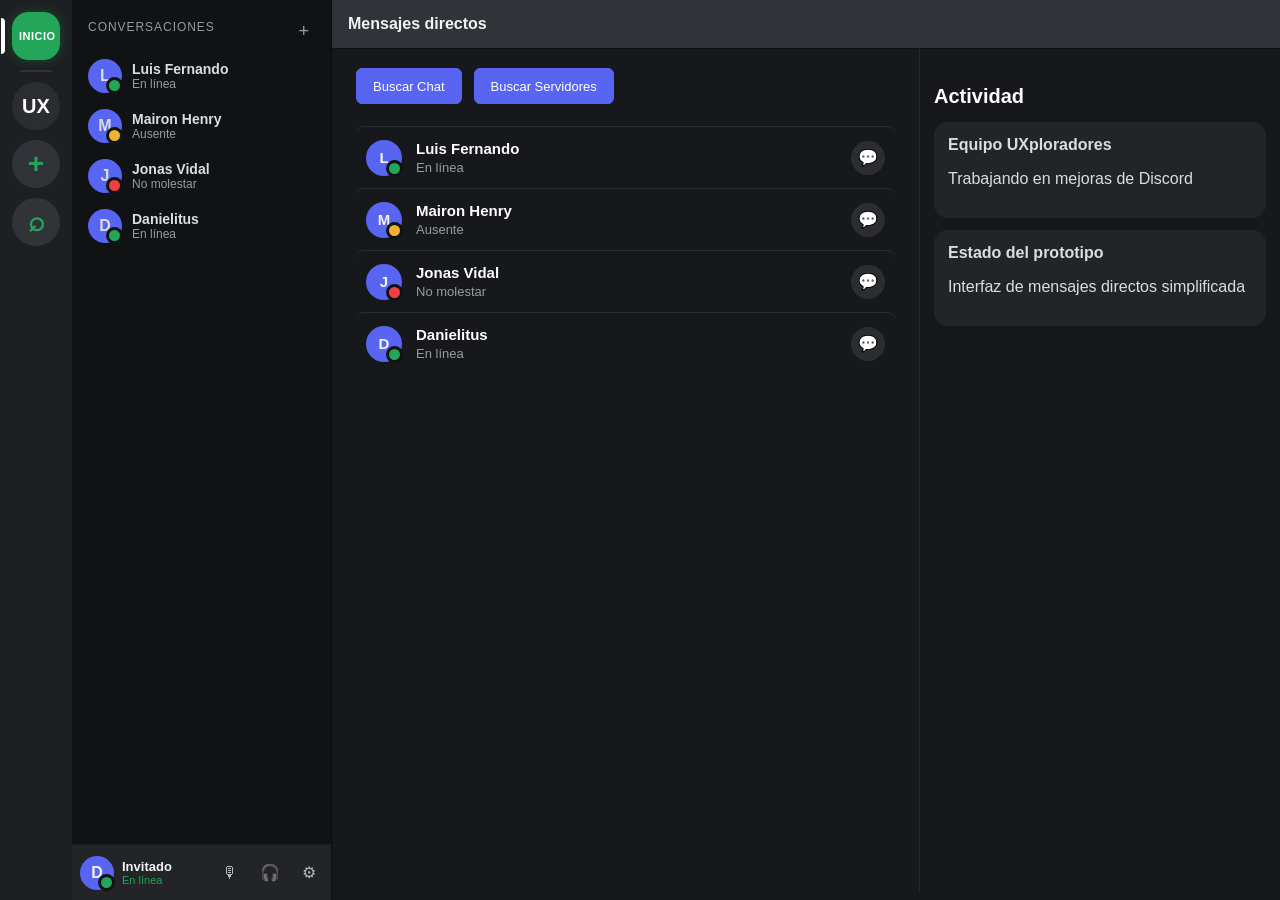
==== commit 1f976d47: "Agregar más mejoras responsive" ====
--- a/index.html
+++ b/index.html
@@ -90,15 +90,30 @@
         <div class="channel-title">
           Mensajes directos
         </div>
-
-        <div class="top-actions">
-          <button class="icon-button">💬</button>
-          <button class="icon-button">?</button>
-        </div>
       </header>
 
+      <nav class="mobile-quicknav" aria-label="Accesos rápidos">
+        <a class="mobile-quicknav-item active" href="#directs">Chats</a>
+        <button class="mobile-quicknav-item" type="button" data-open-mobile-server-menu aria-controls="mobileServerMenu" aria-expanded="false">Servidores</button>
+      </nav>
+
+      <div class="mobile-server-menu hidden" id="mobileServerMenu" aria-hidden="true">
+        <div class="mobile-server-menu-backdrop" data-close-mobile-server-menu></div>
+        <aside class="mobile-server-menu-panel" role="dialog" aria-label="Menú de servidores">
+          <div class="mobile-server-menu-header">
+            <div>
+              <span class="mobile-server-menu-kicker">Menú</span>
+              <h2>Servidores</h2>
+            </div>
+            <button class="mobile-server-menu-close" type="button" data-close-mobile-server-menu aria-label="Cerrar menú">×</button>
+          </div>
+
+          <div class="mobile-server-list" id="mobileServerMenuList" aria-label="Lista de servidores"></div>
+        </aside>
+      </div>
+
     <main class="friends-content">
-      <section class="friends-list-panel">
+      <section class="friends-list-panel" id="directs">
         <div class="search-buttons">
           <button class="search-btn btn-search-chat">
             Buscar Chat
@@ -153,7 +168,7 @@
         </article>
       </section>
 
-      <aside class="activity-panel">
+      <aside class="activity-panel" id="activity">
         <h2>Actividad</h2>
 
         <div class="activity-card">
--- a/css/discord-layout.css
+++ b/css/discord-layout.css
@@ -418,6 +418,166 @@
   margin-bottom: 10px;
 }
 
+/* Tablet: 769px - 1050px */
+@media (max-width: 1050px) and (min-width: 769px) {
+  .app-shell {
+    grid-template-columns: 72px 200px 1fr;
+  }
+
+  .members-panel {
+    display: none;
+  }
+
+  .guild-sidebar {
+    min-width: 200px;
+  }
+
+  .channel-group h4 {
+    font-size: 10px;
+  }
+
+  .channel {
+    font-size: 14px;
+  }
+}
+
+/* Tablet pequeño: max-width 768px */
+@media (max-width: 768px) {
+  .app-shell {
+    grid-template-columns: 56px 160px 1fr;
+  }
+
+  .guild-sidebar,
+  .members-panel {
+    display: none;
+  }
+
+  .dm-mode {
+    grid-template-columns: 56px 1fr;
+  }
+
+  .server-icon {
+    width: 42px;
+    height: 42px;
+    font-size: 18px;
+  }
+
+  .icon-button {
+    width: 30px;
+    height: 30px;
+    padding: 5px;
+  }
+
+  .top-bar {
+    padding: 10px 14px;
+    gap: 10px;
+  }
+
+  .channel-title {
+    font-size: 14px;
+  }
+
+  .top-bar p {
+    font-size: 12px;
+    display: none;
+  }
+
+  .search-buttons {
+    gap: 8px;
+  }
+}
+
+/* Móvil: max-width 480px */
+@media (max-width: 480px) {
+  .app-shell {
+    grid-template-columns: 50px 1fr;
+  }
+
+  .dm-mode {
+    grid-template-columns: 50px 1fr;
+  }
+
+  .guild-sidebar {
+    display: none !important;
+  }
+
+  .server-icon {
+    width: 38px;
+    height: 38px;
+    font-size: 16px;
+  }
+
+  .server-rail {
+    padding: 6px 0;
+    gap: 8px;
+  }
+
+  .rail-divider {
+    width: 28px;
+    height: 1px;
+  }
+
+  .top-bar {
+    padding: 8px 12px;
+    height: 44px;
+    gap: 8px;
+  }
+
+  .channel-title {
+    font-size: 13px;
+  }
+
+  .top-actions {
+    gap: 4px;
+  }
+
+  .icon-button {
+    width: 26px;
+    height: 26px;
+    padding: 4px;
+    font-size: 14px;
+  }
+
+  .discord-home {
+    padding: 16px 12px;
+  }
+
+  .friends-list-panel {
+    padding: 10px 12px;
+  }
+
+  .search-btn {
+    font-size: 11px;
+    padding: 0 10px;
+    height: 32px;
+  }
+
+  .dm-user {
+    padding: 6px;
+  }
+
+  .dm-user strong {
+    font-size: 13px;
+  }
+
+  .dm-user span {
+    font-size: 11px;
+  }
+
+  .user-panel {
+    height: 50px;
+    padding: 6px;
+  }
+
+  .user-meta strong {
+    font-size: 12px;
+  }
+
+  .user-meta span {
+    font-size: 10px;
+  }
+}
+
 .friend-row {
   height: 62px;
   display: flex;
@@ -483,7 +643,202 @@
   color: #dbdee1;
 }
 
+.mobile-quicknav {
+  display: none;
+}
+
 .ux-server {
   background: #2b2d31;
   color: #fff;
+}
+
+@media (max-width: 768px) {
+  body {
+    overflow: auto;
+  }
+
+  .app-shell,
+  .dm-mode {
+    height: auto;
+    min-height: 100dvh;
+    grid-template-columns: 1fr;
+  }
+
+  .server-rail,
+  .guild-sidebar {
+    display: none !important;
+  }
+
+  .content-area {
+    min-height: 100dvh;
+    background: linear-gradient(180deg, #232428 0%, #17181c 100%);
+  }
+
+  .top-bar {
+    position: sticky;
+    top: 0;
+    z-index: 5;
+    background: rgba(43, 45, 49, 0.96);
+    backdrop-filter: blur(12px);
+    border-bottom: 1px solid rgba(255, 255, 255, 0.04);
+  }
+
+  .mobile-quicknav {
+    display: grid;
+    grid-template-columns: repeat(2, minmax(0, 1fr));
+    gap: 8px;
+    padding: 12px 12px 0;
+  }
+
+  .mobile-quicknav-item {
+    display: flex;
+    align-items: center;
+    justify-content: center;
+    min-height: 36px;
+    border-radius: 999px;
+    background: #232428;
+    border: 1px solid rgba(255, 255, 255, 0.06);
+    color: #dbdee1;
+    font-size: 12px;
+    font-weight: 700;
+    letter-spacing: 0.01em;
+  }
+
+  .mobile-quicknav-item.active {
+    background: #5865f2;
+    border-color: #5865f2;
+    color: #fff;
+  }
+
+  .friends-content {
+    grid-template-columns: 1fr;
+    height: auto;
+    gap: 12px;
+    padding: 12px;
+  }
+
+  .friends-list-panel,
+  .activity-panel {
+    border: 1px solid rgba(255, 255, 255, 0.05);
+    border-radius: 18px;
+    background: #232428;
+  }
+
+  .friends-list-panel {
+    padding: 14px;
+    border-right: 0;
+  }
+
+  .activity-panel {
+    padding: 14px;
+  }
+
+  .search-buttons {
+    display: grid;
+    grid-template-columns: 1fr 1fr;
+    gap: 8px;
+    margin-bottom: 16px;
+  }
+
+  .search-btn {
+    width: 100%;
+    max-width: none;
+    height: 38px;
+    padding: 0 10px;
+  }
+
+  .friend-row {
+    height: auto;
+    padding: 10px 8px;
+    gap: 10px;
+    border-top: 1px solid rgba(255, 255, 255, 0.06);
+  }
+
+  .friend-row:first-of-type {
+    border-top: 0;
+  }
+
+  .friend-info strong {
+    font-size: 14px;
+  }
+
+  .friend-info span {
+    font-size: 12px;
+  }
+
+  .friend-actions button {
+    width: 32px;
+    height: 32px;
+  }
+
+  .activity-panel h2 {
+    font-size: 18px;
+    margin-bottom: 12px;
+  }
+
+  .activity-card {
+    margin-bottom: 10px;
+    padding: 12px;
+  }
+}
+
+@media (max-width: 480px) {
+  .top-bar {
+    height: auto;
+    padding: 10px 12px;
+    flex-wrap: wrap;
+    gap: 8px;
+  }
+
+  .channel-title {
+    width: 100%;
+    font-size: 16px;
+  }
+
+  .top-actions {
+    margin-left: 0;
+    margin-top: 2px;
+  }
+
+  .mobile-quicknav {
+    padding: 10px 12px 0;
+    gap: 6px;
+  }
+
+  .mobile-quicknav-item {
+    min-height: 34px;
+    font-size: 11px;
+  }
+
+  .friends-content {
+    padding: 10px;
+    gap: 10px;
+  }
+
+  .friends-list-panel,
+  .activity-panel {
+    border-radius: 16px;
+    padding: 12px;
+  }
+
+  .search-buttons {
+    grid-template-columns: 1fr;
+  }
+
+  .friend-row {
+    padding: 10px 4px;
+  }
+
+  .friend-actions {
+    gap: 6px;
+  }
+
+  .friend-actions button {
+    width: 30px;
+    height: 30px;
+  }
+
+  .activity-card {
+    border-radius: 12px;
+  }
 }
--- a/css/components.css
+++ b/css/components.css
@@ -190,6 +190,15 @@
 
   .hero-panel {
     grid-template-columns: 1fr;
+    padding: 28px;
+  }
+
+  .hero-panel h2 {
+    font-size: 28px;
+  }
+
+  .friends-content {
+    grid-template-columns: 1fr 300px;
   }
 }
 
@@ -788,7 +797,14 @@
 }
 
 @media (max-width: 700px) {
-  .dnd-options { grid-template-columns: 1fr; }
+  .dnd-options {
+    grid-template-columns: 1fr;
+  }
+
+  .friends-content {
+    grid-template-columns: 1fr;
+    height: auto;
+  }
 }
 
 /* ============================================
@@ -1232,4 +1248,661 @@
   display: grid;
   place-items: center;
 }
-.emoji-picker button:hover { background: var(--bg-700); }+.emoji-picker button:hover { background: var(--bg-700); }
+
+@media (max-width: 768px) {
+  .hero-panel {
+    padding: 20px;
+    grid-template-columns: 1fr;
+  }
+
+  .hero-panel h2 {
+    font-size: 24px;
+  }
+
+  .hero-panel p {
+    font-size: 14px;
+    max-width: 100%;
+  }
+
+  .hero-actions {
+    flex-wrap: wrap;
+  }
+
+  .modal-card {
+    width: 90vw;
+    padding: 20px;
+  }
+
+  .modal-close {
+    font-size: 24px;
+  }
+
+  .primary-btn,
+  .secondary-btn,
+  .join-btn {
+    font-size: 13px;
+  }
+
+  .server-item {
+    padding: 10px;
+  }
+
+  .channel-welcome {
+    padding: 20px;
+  }
+
+  .welcome-icon {
+    width: 56px;
+    height: 56px;
+    font-size: 28px;
+  }
+
+  .channel-welcome h2 {
+    font-size: 22px;
+  }
+
+  .settings-panel {
+    padding: 18px 16px;
+  }
+
+  .switch-row {
+    gap: 12px;
+  }
+}
+
+@media (max-width: 480px) {
+  .hero-panel {
+    padding: 14px;
+    gap: 10px;
+  }
+
+  .hero-panel h2 {
+    font-size: 18px;
+    margin: 6px 0;
+  }
+
+  .hero-panel p {
+    font-size: 12px;
+  }
+
+  .badge {
+    font-size: 10px;
+    padding: 4px 8px;
+  }
+
+  .modal-card {
+    width: 90vw;
+    padding: 14px;
+  }
+
+  .modal-card h2 {
+    font-size: 16px;
+  }
+
+  .modal-card p {
+    font-size: 12px;
+  }
+
+  .primary-btn,
+  .secondary-btn,
+  .join-btn {
+    padding: 6px 10px;
+    font-size: 12px;
+  }
+
+  .search-box {
+    height: 32px;
+    margin: 10px 0;
+  }
+
+  .search-box.large {
+    height: 36px;
+    margin: 8px 0;
+  }
+
+  .server-item {
+    padding: 8px;
+  }
+
+  .channel-welcome {
+    padding: 16px;
+  }
+
+  .welcome-icon {
+    width: 48px;
+    height: 48px;
+    font-size: 24px;
+  }
+
+  .channel-welcome h2 {
+    font-size: 18px;
+    margin: 0 0 4px;
+  }
+
+  .channel-welcome p {
+    font-size: 12px;
+  }
+
+  .settings-panel {
+    padding: 12px;
+    margin-top: 10px;
+  }
+
+  .settings-panel h3 {
+    font-size: 14px;
+    margin-bottom: 6px;
+  }
+
+  .settings-help {
+    font-size: 12px;
+    margin-bottom: 12px;
+  }
+
+  .switch-list {
+    gap: 12px;
+  }
+
+  .server-item-icon {
+    width: 32px;
+    height: 32px;
+    font-size: 12px;
+  }
+
+  .server-item-name {
+    font-size: 12px;
+  }
+
+  .server-join-btn {
+    padding: 3px 8px;
+    font-size: 11px;
+  }
+
+  .emoji-picker {
+    grid-template-columns: repeat(4, 28px);
+    gap: 1px;
+  }
+
+  .emoji-picker button {
+    width: 28px;
+    height: 28px;
+    font-size: 16px;
+  }
+}
+
+@media (max-width: 380px) {
+  .hero-panel {
+    padding: 12px;
+    gap: 10px;
+  }
+
+  .hero-panel h2 {
+    font-size: 18px;
+    margin: 4px 0;
+  }
+
+  .hero-panel p {
+    font-size: 11px;
+  }
+
+  .primary-btn,
+  .secondary-btn,
+  .join-btn {
+    padding: 5px 8px;
+    font-size: 11px;
+  }
+
+  .modal-card {
+    width: min(280px, 90vw);
+    padding: 12px;
+  }
+
+  .modal-card h2 {
+    font-size: 16px;
+    margin-bottom: 6px;
+  }
+
+  .search-box {
+    height: 30px;
+  }
+
+  .welcome-icon {
+    width: 40px;
+    height: 40px;
+    font-size: 20px;
+  }
+
+  .channel-welcome h2 {
+    font-size: 16px;
+  }
+
+  .settings-panel {
+    padding: 12px;
+  }
+
+  .settings-panel h3 {
+    font-size: 13px;
+  }
+
+  .emoji-picker {
+    grid-template-columns: repeat(3, 24px);
+  }
+
+  .emoji-picker button {
+    width: 24px;
+    height: 24px;
+    font-size: 14px;
+  }
+}
+
+@media (max-width: 768px) {
+  html,
+  body {
+    min-height: 100%;
+  }
+
+  body {
+    overflow-x: hidden;
+    overflow-y: auto;
+    background: #17181c;
+  }
+
+  .app-shell,
+  .dm-mode,
+  .friends-content {
+    display: grid;
+    grid-template-columns: 1fr !important;
+    width: 100%;
+    min-width: 0;
+  }
+
+  .app-shell {
+    min-height: 100dvh;
+    height: auto;
+  }
+
+  .server-rail,
+  .guild-sidebar,
+  .members-panel {
+    display: none !important;
+  }
+
+  .content-area {
+    min-width: 0;
+    width: 100%;
+    min-height: 100dvh;
+    background: linear-gradient(180deg, #2b2d31 0%, #17181c 100%);
+  }
+
+  .top-bar {
+    position: sticky;
+    top: 0;
+    z-index: 20;
+    height: auto;
+    min-height: 56px;
+    padding: 12px 14px;
+    gap: 10px;
+    align-items: flex-start;
+    background: rgba(43, 45, 49, 0.96);
+    backdrop-filter: blur(14px);
+    border-bottom: 1px solid rgba(255, 255, 255, 0.06);
+  }
+
+  .friends-topbar {
+    flex-wrap: wrap;
+  }
+
+  .channel-title {
+    width: 100%;
+    font-size: 18px;
+    line-height: 1.1;
+    font-weight: 800;
+  }
+
+  .top-actions {
+    margin-left: 0;
+    width: 100%;
+    justify-content: flex-start;
+  }
+
+  .mobile-quicknav {
+    display: grid;
+    grid-template-columns: repeat(2, minmax(0, 1fr));
+    gap: 8px;
+    padding: 12px 12px 0;
+  }
+
+  .mobile-quicknav-item {
+    min-height: 38px;
+    border-radius: 999px;
+    display: flex;
+    align-items: center;
+    justify-content: center;
+    background: #232428;
+    border: 1px solid rgba(255, 255, 255, 0.07);
+    color: #dbdee1;
+    font-size: 12px;
+    font-weight: 800;
+  }
+
+  .mobile-quicknav-item.active {
+    background: #5865f2;
+    border-color: #5865f2;
+    color: #fff;
+  }
+
+  .friends-content {
+    padding: 12px;
+    gap: 12px;
+    height: auto;
+  }
+
+  .friends-list-panel,
+  .activity-panel {
+    min-width: 0;
+    width: 100%;
+    border-radius: 18px;
+    border: 1px solid rgba(255, 255, 255, 0.06);
+    background: #232428;
+    overflow: hidden;
+  }
+
+  .friends-list-panel {
+    padding: 14px;
+    border-right: 0;
+  }
+
+  .search-buttons {
+    grid-template-columns: 1fr 1fr;
+    display: grid;
+    gap: 8px;
+    margin-bottom: 14px;
+  }
+
+  .search-btn {
+    width: 100%;
+    min-width: 0;
+    max-width: none;
+    height: 40px;
+    padding: 0 10px;
+    border-radius: 10px;
+    font-size: 12px;
+    white-space: nowrap;
+  }
+
+  .friend-row {
+    height: auto;
+    min-height: 56px;
+    padding: 10px 6px;
+    gap: 10px;
+    border-top: 1px solid rgba(255, 255, 255, 0.06);
+  }
+
+  .friend-row:first-of-type {
+    border-top: 0;
+  }
+
+  .avatar.medium {
+    width: 32px;
+    height: 32px;
+    font-size: 13px;
+    flex: 0 0 auto;
+  }
+
+  .friend-info {
+    min-width: 0;
+    flex: 1;
+  }
+
+  .friend-info strong {
+    font-size: 14px;
+    line-height: 1.1;
+  }
+
+  .friend-info span {
+    font-size: 12px;
+  }
+
+  .friend-actions {
+    margin-left: 0;
+    flex: 0 0 auto;
+  }
+
+  .friend-actions button {
+    width: 32px;
+    height: 32px;
+  }
+
+  .activity-panel {
+    padding: 14px;
+  }
+
+  .activity-panel h2 {
+    font-size: 18px;
+    margin: 0 0 12px;
+  }
+
+  .activity-card {
+    padding: 12px;
+    border-radius: 14px;
+    margin-bottom: 10px;
+  }
+}
+
+@media (max-width: 480px) {
+  .top-bar {
+    padding: 10px 12px;
+    min-height: 52px;
+  }
+
+  .channel-title {
+    font-size: 16px;
+  }
+
+  .top-actions {
+    gap: 6px;
+  }
+
+  .icon-button {
+    width: 30px;
+    height: 30px;
+    padding: 4px;
+    font-size: 14px;
+  }
+
+  .mobile-quicknav {
+    gap: 6px;
+    padding: 10px 10px 0;
+  }
+
+  .mobile-quicknav-item {
+    min-height: 36px;
+    font-size: 11px;
+  }
+
+  .friends-content {
+    padding: 10px;
+    gap: 10px;
+  }
+
+  .friends-list-panel,
+  .activity-panel {
+    border-radius: 16px;
+  }
+
+  .friends-list-panel {
+    padding: 12px;
+  }
+
+  .search-buttons {
+    grid-template-columns: 1fr;
+  }
+
+  .search-btn {
+    height: 38px;
+  }
+
+  .friend-row {
+    padding: 10px 4px;
+  }
+
+  .activity-panel {
+    padding: 12px;
+  }
+
+  .activity-panel h2 {
+    font-size: 17px;
+  }
+}
+
+.mobile-home-btn {
+  display: none;
+}
+
+.mobile-server-menu {
+  display: none;
+}
+
+@media (max-width: 768px) {
+  body.mobile-menu-open {
+    overflow: hidden;
+  }
+
+  .top-bar {
+    flex-wrap: nowrap;
+    align-items: center;
+  }
+
+  .channel-title {
+    width: auto;
+    min-width: 0;
+    flex: 1 1 auto;
+  }
+
+  .top-actions {
+    width: auto;
+    margin-left: auto;
+    gap: 8px;
+    flex-shrink: 0;
+  }
+
+  .top-actions .icon-button:not([onclick]) {
+    display: none !important;
+  }
+
+  .mobile-home-btn {
+    display: inline-flex;
+    align-items: center;
+    justify-content: center;
+    height: 32px;
+    padding: 0 12px;
+    border-radius: 999px;
+    background: var(--brand);
+    color: #fff;
+    font-size: 12px;
+    font-weight: 800;
+    border: 0;
+    box-shadow: 0 8px 20px rgba(88, 101, 242, 0.25);
+  }
+
+  .mobile-server-menu {
+    position: fixed;
+    inset: 0;
+    z-index: 60;
+    display: flex;
+  }
+
+  .mobile-server-menu-backdrop {
+    position: absolute;
+    inset: 0;
+    background: rgba(0, 0, 0, 0.62);
+  }
+
+  .mobile-server-menu-panel {
+    position: relative;
+    z-index: 1;
+    width: min(84vw, 320px);
+    height: 100%;
+    background: linear-gradient(180deg, #2b2d31 0%, #232428 100%);
+    border-right: 1px solid rgba(255, 255, 255, 0.08);
+    box-shadow: var(--shadow);
+    padding: 16px 14px;
+    display: flex;
+    flex-direction: column;
+    gap: 10px;
+    overflow: auto;
+  }
+
+  .mobile-server-list {
+    display: flex;
+    flex-direction: column;
+    gap: 10px;
+  }
+
+  .mobile-server-empty {
+    color: var(--muted);
+    font-size: 13px;
+    padding: 10px 4px;
+  }
+
+  .mobile-server-menu-header {
+    display: flex;
+    align-items: flex-start;
+    justify-content: space-between;
+    gap: 12px;
+    padding-bottom: 10px;
+    border-bottom: 1px solid rgba(255, 255, 255, 0.06);
+    margin-bottom: 4px;
+  }
+
+  .mobile-server-menu-kicker {
+    display: block;
+    color: var(--soft);
+    font-size: 11px;
+    font-weight: 700;
+    letter-spacing: 0.08em;
+    text-transform: uppercase;
+    margin-bottom: 2px;
+  }
+
+  .mobile-server-menu-header h2 {
+    margin: 0;
+    font-size: 18px;
+  }
+
+  .mobile-server-menu-close {
+    width: 34px;
+    height: 34px;
+    border-radius: 10px;
+    background: var(--bg-700);
+    color: var(--text);
+    font-size: 22px;
+    line-height: 1;
+  }
+
+  .mobile-server-link {
+    display: flex;
+    align-items: center;
+    min-height: 48px;
+    padding: 0 14px;
+    border-radius: 14px;
+    background: var(--bg-700);
+    border: 1px solid rgba(255, 255, 255, 0.06);
+    color: var(--text);
+    font-size: 14px;
+    font-weight: 700;
+  }
+
+  .mobile-server-link:hover,
+  .mobile-server-link.active {
+    background: var(--brand);
+    border-color: var(--brand);
+    color: #fff;
+  }
+
+  .mobile-server-link-home {
+    background: rgba(35, 165, 90, 0.16);
+    border-color: rgba(35, 165, 90, 0.28);
+    margin-top: 6px;
+  }
+}
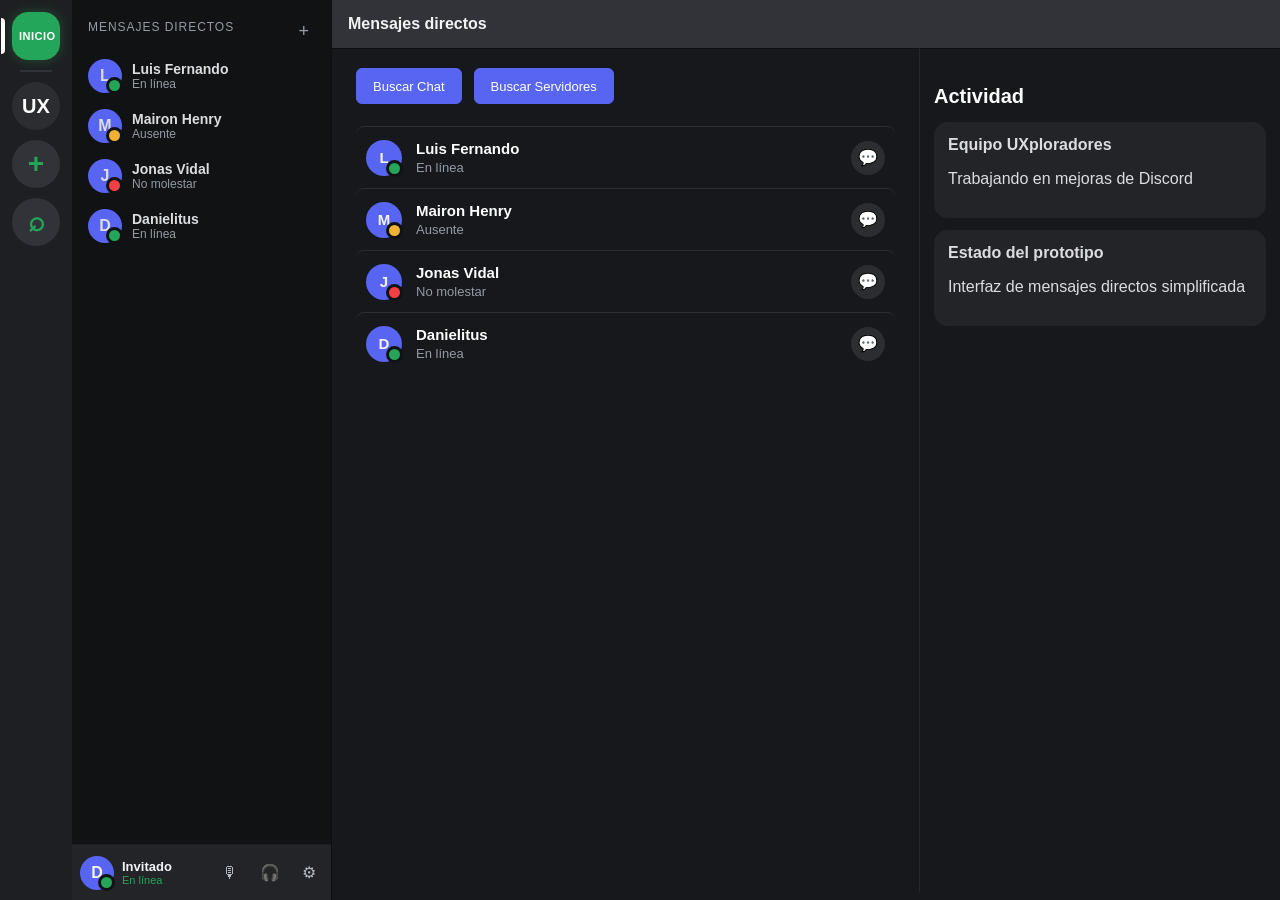
==== commit bff6afc6: "Finalizar mejoras responsive para el primer escenario" ====
--- a/index.html
+++ b/index.html
@@ -36,7 +36,7 @@
     <aside class="guild-sidebar dm-sidebar">
       <section class="direct-messages">
         <div class="dm-section-title">
-          <span>Conversaciones</span>
+          <span>Mensajes Directos</span>
           <button>+</button>
         </div>
 
--- a/css/components.css
+++ b/css/components.css
@@ -1805,6 +1805,39 @@
     box-shadow: 0 8px 20px rgba(88, 101, 242, 0.25);
   }
 
+  .mobile-quicknav {
+    display: flex;
+    justify-content: flex-start;
+    align-items: center;
+    padding: 10px 12px 0;
+    gap: 0;
+  }
+
+  .mobile-quicknav-item:first-child {
+    display: none;
+  }
+
+  .mobile-quicknav-item:last-child {
+    width: auto;
+    min-width: 120px;
+    height: 34px;
+    padding: 0 14px;
+    border-radius: 10px;
+    background: var(--green);
+    border: 1px solid rgba(255, 255, 255, 0.08);
+    color: #fff;
+    font-size: 12px;
+    font-weight: 800;
+    box-shadow: 0 8px 20px rgba(35, 165, 89, 0.22);
+    justify-content: center;
+  }
+
+  .mobile-quicknav-item:last-child:hover,
+  .mobile-quicknav-item:last-child:focus-visible {
+    background: #1f8d4f;
+    border-color: rgba(255, 255, 255, 0.12);
+  }
+
   .mobile-server-menu {
     position: fixed;
     inset: 0;
@@ -1855,7 +1888,15 @@
     margin-bottom: 4px;
   }
 
+  .mobile-server-menu-header > div {
+    display: flex;
+    flex-direction: column;
+    gap: 4px;
+    min-width: 0;
+  }
+
   .mobile-server-menu-kicker {
+    grid-area: kicker;
     display: block;
     color: var(--soft);
     font-size: 11px;
@@ -1868,6 +1909,7 @@
   .mobile-server-menu-header h2 {
     margin: 0;
     font-size: 18px;
+    min-width: 0;
   }
 
   .mobile-server-menu-close {
@@ -1883,6 +1925,7 @@
   .mobile-server-link {
     display: flex;
     align-items: center;
+    gap: 10px;
     min-height: 48px;
     padding: 0 14px;
     border-radius: 14px;
@@ -1893,6 +1936,26 @@
     font-weight: 700;
   }
 
+  .mobile-server-link-icon {
+    width: 30px;
+    height: 30px;
+    border-radius: 999px;
+    background: rgba(255, 255, 255, 0.08);
+    display: grid;
+    place-items: center;
+    flex: 0 0 auto;
+    font-size: 12px;
+    font-weight: 800;
+    color: #fff;
+  }
+
+  .mobile-server-link-name {
+    min-width: 0;
+    overflow: hidden;
+    text-overflow: ellipsis;
+    white-space: nowrap;
+  }
+
   .mobile-server-link:hover,
   .mobile-server-link.active {
     background: var(--brand);
@@ -1900,9 +1963,228 @@
     color: #fff;
   }
 
+  .mobile-server-link:hover .mobile-server-link-icon,
+  .mobile-server-link.active .mobile-server-link-icon {
+    background: rgba(255, 255, 255, 0.18);
+  }
+
   .mobile-server-link-home {
     background: rgba(35, 165, 90, 0.16);
     border-color: rgba(35, 165, 90, 0.28);
     margin-top: 6px;
   }
-}+
+  .mobile-server-link-home .mobile-server-link-icon {
+    background: rgba(35, 165, 90, 0.24);
+  }
+
+  .mobile-server-link-action {
+    background: rgba(35, 165, 90, 0.16);
+    border-color: rgba(35, 165, 90, 0.26);
+  }
+
+  .mobile-server-link-action:hover,
+  .mobile-server-link-action:focus-visible {
+    background: rgba(35, 165, 90, 0.22);
+    border-color: rgba(35, 165, 90, 0.34);
+    color: #fff;
+  }
+
+  .mobile-server-link-icon-action {
+    background: rgba(35, 165, 90, 0.28);
+    color: #fff;
+    font-size: 14px;
+  }
+}
+
+  .search-servers {
+    position: fixed;
+    inset: 0;
+    z-index: 70;
+    display: grid;
+    place-items: center;
+    background: rgba(0, 0, 0, 0.68);
+    padding: 18px;
+  }
+
+  .search-servers-card {
+    width: min(620px, 92vw);
+    max-height: min(82vh, 760px);
+    background: var(--bg-800);
+    border: 1px solid var(--border);
+    border-radius: 20px;
+    box-shadow: var(--shadow);
+    padding: 22px;
+    display: flex;
+    flex-direction: column;
+    gap: 14px;
+    overflow: hidden;
+  }
+
+  .search-servers-card h2 {
+    margin: 0;
+    font-size: 22px;
+  }
+
+  .search-servers-card input {
+    width: 100%;
+    height: 46px;
+    border-radius: 12px;
+    border: 1px solid var(--border);
+    background: var(--bg-700);
+    color: var(--text);
+    padding: 0 14px;
+    outline: none;
+  }
+
+  .search-servers-card input::placeholder {
+    color: var(--soft);
+  }
+
+  .servers-list {
+    display: flex;
+    flex-direction: column;
+    gap: 10px;
+    overflow: auto;
+    padding-right: 4px;
+  }
+
+  .servers-empty {
+    color: var(--muted);
+    font-size: 14px;
+    padding: 8px 2px;
+  }
+
+  .server-item {
+    display: grid;
+    grid-template-columns: 42px minmax(0, 1fr) auto;
+    align-items: center;
+    gap: 12px;
+    padding: 12px 14px;
+    border-radius: 14px;
+    background: var(--bg-700);
+    border: 1px solid rgba(255, 255, 255, 0.06);
+  }
+
+  .server-item-icon {
+    width: 42px;
+    height: 42px;
+    border-radius: 12px;
+    background: var(--bg-600);
+    display: grid;
+    place-items: center;
+    font-weight: 800;
+  }
+
+  .server-item-name {
+    min-width: 0;
+    font-size: 15px;
+    font-weight: 700;
+    color: var(--text);
+    overflow: hidden;
+    text-overflow: ellipsis;
+    white-space: nowrap;
+  }
+
+  .server-join-btn {
+    border-radius: 999px;
+    height: 36px;
+    padding: 0 14px;
+    background: var(--brand);
+    color: #fff;
+    font-weight: 800;
+  }
+
+  @media (max-width: 768px) {
+    .search-servers {
+      padding: 0;
+      align-items: center;
+      justify-items: center;
+    }
+
+    .search-servers-card {
+      width: min(92vw, 440px);
+      max-height: min(82dvh, 680px);
+      min-height: 0;
+      border-radius: 20px;
+      border: 1px solid var(--border);
+      padding: 16px 14px 18px;
+      gap: 12px;
+      box-shadow: var(--shadow);
+    }
+
+    .search-servers-card h2 {
+      font-size: 18px;
+    }
+
+    .search-servers-card input {
+      height: 44px;
+      font-size: 14px;
+    }
+
+    .servers-list {
+      gap: 8px;
+    }
+
+    .server-item {
+      grid-template-columns: 38px minmax(0, 1fr) auto;
+      padding: 10px 12px;
+      border-radius: 12px;
+    }
+
+    .server-item-icon {
+      width: 38px;
+      height: 38px;
+      border-radius: 11px;
+    }
+
+    .server-item-name {
+      font-size: 14px;
+    }
+
+    .server-join-btn {
+      height: 34px;
+      padding: 0 12px;
+      font-size: 12px;
+    }
+  }
+
+  @media (max-width: 480px) {
+    .search-servers {
+      padding: 14px;
+    }
+
+    .search-servers-card {
+      width: min(94vw, 420px);
+      max-height: min(84dvh, 620px);
+      padding: 14px 12px 16px;
+      gap: 10px;
+      border-radius: 18px;
+    }
+
+    .search-servers-card input {
+      height: 42px;
+      border-radius: 10px;
+    }
+
+    .server-item {
+      grid-template-columns: 34px minmax(0, 1fr) auto;
+      gap: 10px;
+      padding: 10px;
+    }
+
+    .server-item-icon {
+      width: 34px;
+      height: 34px;
+    }
+
+    .server-item-name {
+      font-size: 13px;
+    }
+
+    .server-join-btn {
+      height: 32px;
+      padding: 0 10px;
+      font-size: 11px;
+    }
+  }
